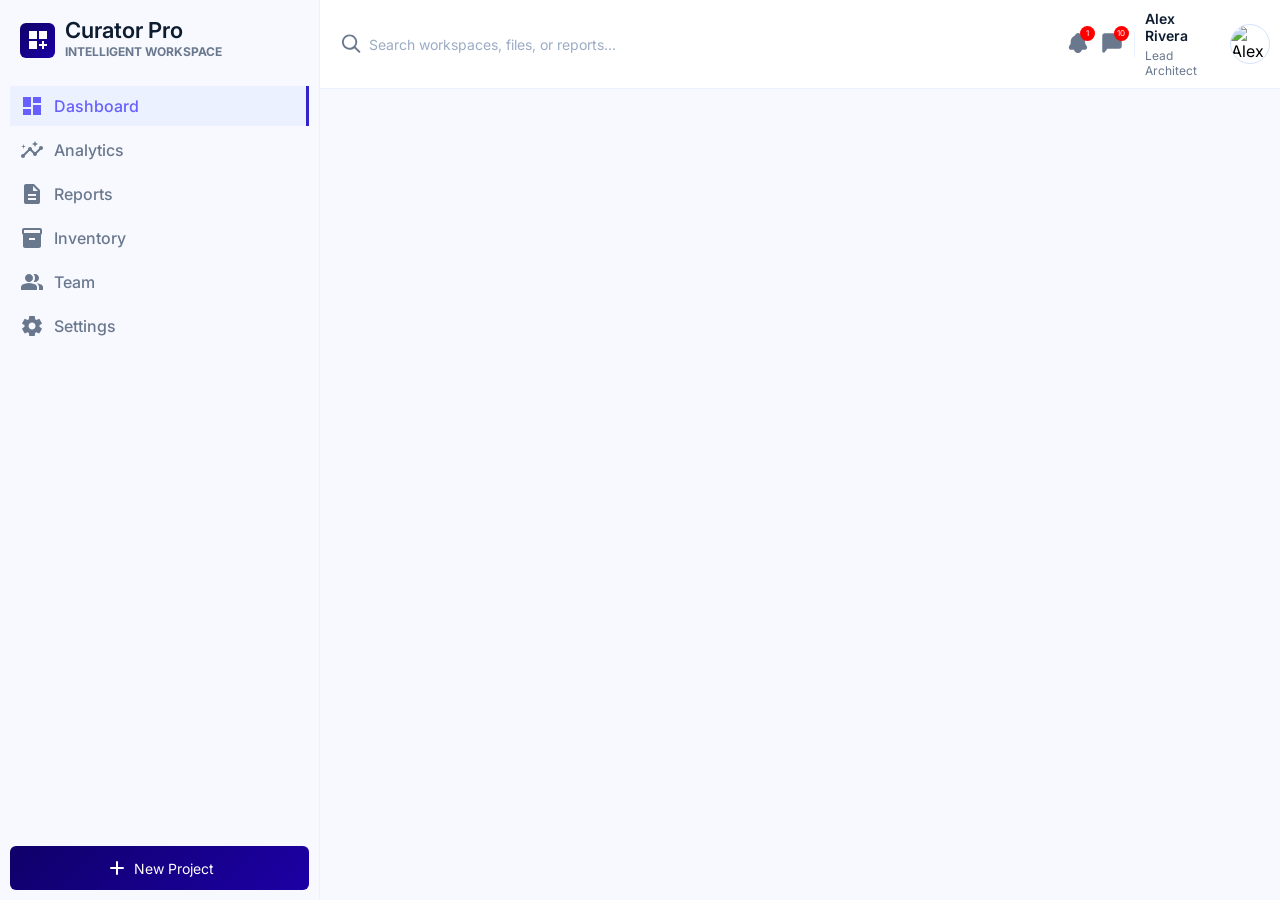
==== index.html @ c58c8c4c "setup and initialize dashboard project" ====
<!DOCTYPE html>
<html lang="en">
  <head>
    <meta charset="UTF-8" />
    <meta name="viewport" content="width=device-width, initial-scale=1.0" />
    <title>Modern Dashboard Overview</title>
    <link rel="stylesheet" href="index.css" />
  </head>
  <body>
    <div class="root_container">
      <aside>
        <div class="aside_header">
          <div class="tonal-gradient">
            <svg xmlns="http://www.w3.org/2000/svg" width="24" height="24" viewBox="0 0 24 24"><path fill="currentColor" d="M3 3h8v8H3zm10 0h8v8h-8zM3 13h8v8H3zm13 0h2v3h3v2h-3v3h-2v-3h-3v-2h3z" /></svg>
          </div>

          <div>
            <h2>Curator Pro</h2>
            <span>Intelligent Workspace</span>
          </div>
        </div>

        <ul class="nav_items">
          <a href="#">
            <li class="active">
              <!-- <a href="#"> -->
              <svg xmlns="http://www.w3.org/2000/svg" width="24" height="24" viewBox="0 0 24 24"><path fill="currentColor" d="M13 9V3h8v6zM3 13V3h8v10zm10 8V11h8v10zM3 21v-6h8v6z" /></svg>
              <span>Dashboard</span>
              <!-- </a> -->
            </li>
          </a>

          <a href="#">
            <li>
              <!-- prettier-ignore -->
              <svg xmlns="http://www.w3.org/2000/svg" width="24" height="24" viewBox="0 0 24 24"><path fill="currentColor" d="M21 8c-1.45 0-2.26 1.44-1.93 2.51l-3.55 3.56c-.3-.09-.74-.09-1.04 0l-2.55-2.55C12.27 10.45 11.46 9 10 9c-1.45 0-2.27 1.44-1.93 2.52l-4.56 4.55C2.44 15.74 1 16.55 1 18c0 1.1.9 2 2 2c1.45 0 2.26-1.44 1.93-2.51l4.55-4.56c.3.09.74.09 1.04 0l2.55 2.55C12.73 16.55 13.54 18 15 18c1.45 0 2.27-1.44 1.93-2.52l3.56-3.55c1.07.33 2.51-.48 2.51-1.93c0-1.1-.9-2-2-2"/><path fill="currentColor" d="m15 9l.94-2.07L18 6l-2.06-.93L15 3l-.92 2.07L12 6l2.08.93zM3.5 11L4 9l2-.5L4 8l-.5-2L3 8l-2 .5L3 9z"/></svg>
              <span>Analytics</span>
            </li>
          </a>

          <a href="#">
            <li>
              <svg xmlns="http://www.w3.org/2000/svg" width="24" height="24" viewBox="0 0 24 24"><path fill="currentColor" d="M8 18h8v-2H8zm0-4h8v-2H8zm-2 8q-.825 0-1.412-.587T4 20V4q0-.825.588-1.412T6 2h8l6 6v12q0 .825-.587 1.413T18 22zm7-13h5l-5-5z" /></svg>
              <span>Reports</span>
            </li>
          </a>

          <a href="#">
            <li>
              <svg xmlns="http://www.w3.org/2000/svg" width="24" height="24" viewBox="0 0 24 24"><path fill="currentColor" d="M20 2H4c-1 0-2 .9-2 2v3.01c0 .72.43 1.34 1 1.69V20c0 1.1 1.1 2 2 2h14c.9 0 2-.9 2-2V8.7c.57-.35 1-.97 1-1.69V4c0-1.1-1-2-2-2m-5 12H9v-2h6zm5-7H4V4l16-.02z" /></svg>
              <span>Inventory</span>
            </li>
          </a>

          <a href="#">
            <li>
              <svg xmlns="http://www.w3.org/2000/svg" width="24" height="24" viewBox="0 0 24 24"><path fill="currentColor" d="M1 20v-2.8q0-.85.438-1.562T2.6 14.55q1.55-.775 3.15-1.162T9 13t3.25.388t3.15 1.162q.725.375 1.163 1.088T17 17.2V20zm18 0v-3q0-1.1-.612-2.113T16.65 13.15q1.275.15 2.4.513t2.1.887q.9.5 1.375 1.112T23 17v3zM6.175 10.825Q5 9.65 5 8t1.175-2.825T9 4t2.825 1.175T13 8t-1.175 2.825T9 12t-2.825-1.175m11.65 0Q16.65 12 15 12q-.275 0-.7-.062t-.7-.138q.675-.8 1.038-1.775T15 8t-.362-2.025T13.6 4.2q.35-.125.7-.163T15 4q1.65 0 2.825 1.175T19 8t-1.175 2.825" /></svg>
              <span>Team</span>
            </li>
          </a>

          <a href="#">
            <li>
              <svg xmlns="http://www.w3.org/2000/svg" width="24" height="24" viewBox="0 0 24 24"><path fill="currentColor" d="m9.25 22l-.4-3.2q-.325-.125-.612-.3t-.563-.375L4.7 19.375l-2.75-4.75l2.575-1.95Q4.5 12.5 4.5 12.338v-.675q0-.163.025-.338L1.95 9.375l2.75-4.75l2.975 1.25q.275-.2.575-.375t.6-.3l.4-3.2h5.5l.4 3.2q.325.125.613.3t.562.375l2.975-1.25l2.75 4.75l-2.575 1.95q.025.175.025.338v.674q0 .163-.05.338l2.575 1.95l-2.75 4.75l-2.95-1.25q-.275.2-.575.375t-.6.3l-.4 3.2zm2.8-6.5q1.45 0 2.475-1.025T15.55 12t-1.025-2.475T12.05 8.5q-1.475 0-2.488 1.025T8.55 12t1.013 2.475T12.05 15.5" /></svg>
              <span>Settings</span>
            </li>
          </a>
        </ul>

        <footer>
          <button class="tonal-gradient footer-new-project">
            <svg xmlns="http://www.w3.org/2000/svg" width="24" height="24" viewBox="0 0 24 24"><path fill="currentColor" d="M18 12.998h-5v5a1 1 0 0 1-2 0v-5H6a1 1 0 0 1 0-2h5v-5a1 1 0 0 1 2 0v5h5a1 1 0 0 1 0 2" /></svg>
            New Project
          </button>
        </footer>
      </aside>

      <main>
        <header>
          <form>
            <svg xmlns="http://www.w3.org/2000/svg" width="24" height="24" viewBox="0 0 24 24"><path fill="currentColor" d="M18 10c0-4.41-3.59-8-8-8s-8 3.59-8 8s3.59 8 8 8c1.85 0 3.54-.63 4.9-1.69l5.1 5.1L21.41 20l-5.1-5.1A8 8 0 0 0 18 10M4 10c0-3.31 2.69-6 6-6s6 2.69 6 6s-2.69 6-6 6s-6-2.69-6-6" /></svg>
            <input type="text" placeholder="Search workspaces, files, or reports..." />
          </form>

          <div class="header_user_info">
            <div class="header_actions">
              <button>
                <svg xmlns="http://www.w3.org/2000/svg" width="24" height="24" viewBox="0 0 24 24"><path fill="currentColor" d="M21.161 16.656a2.26 2.26 0 0 1-.41 1.088a2.27 2.27 0 0 1-1.89 1h-2.94a4.4 4.4 0 0 1-.23.788a4 4 0 0 1-2.18 2.178c-.495.2-1.026.298-1.56.29h-.08a3.9 3.9 0 0 1-1.44-.29a3.75 3.75 0 0 1-1.32-.87a3.85 3.85 0 0 1-.87-1.308a4.4 4.4 0 0 1-.23-.789h-2.82a2.24 2.24 0 0 1-1.94-.849a2.78 2.78 0 0 1-.26-2.367a6.7 6.7 0 0 1 .88-1.618a3.83 3.83 0 0 0 .82-1.768c0-2.886 0-3.865 1.58-5.743a5.7 5.7 0 0 1 1.9-1.478l.78-.38a.4.4 0 0 0 .1-.09a.3.3 0 0 0 .06-.13a3 3 0 0 1 1.905-2.142a3 3 0 0 1 2.835.434a2.72 2.72 0 0 1 1 1.758v.1a.35.35 0 0 0 .11.1l.72.35c.73.35 1.378.85 1.9 1.468c1.58 1.888 1.58 2.867 1.58 5.753c.134.69.44 1.336.89 1.878c.36.481.652 1.009.87 1.568c.164.332.247.698.24 1.069" /></svg>
                <span>1</span>
              </button>

              <button>
                <svg xmlns="http://www.w3.org/2000/svg" width="24" height="24" viewBox="0 0 24 24"><path fill="currentColor" fill-rule="evenodd" d="M2.25 5A2.75 2.75 0 0 1 5 2.25h14A2.75 2.75 0 0 1 21.75 5v10A2.75 2.75 0 0 1 19 17.75H7.961c-.38 0-.739.173-.976.47l-2.33 2.913c-.798.996-2.405.433-2.405-.843z" clip-rule="evenodd" /></svg>
                <span>10</span>
              </button>
            </div>

            <span></span>

            <div class="header_user_profile">
              <div class="profile_info">
                <h3>Alex Rivera</h3>
                <p>Lead Architect</p>
              </div>

              <div class="profile_picture">
                <img src="https://plus.unsplash.com/premium_photo-1671656349322-41de944d259b?w=900&auto=format&fit=crop&q=60&ixlib=rb-4.1.0&ixid=M3wxMjA3fDB8MHxzZWFyY2h8MXx8bWFufGVufDB8fDB8fHww" alt="Alex Rivera" />
              </div>
            </div>
          </div>
        </header>
      </main>
    </div>
  </body>
</html>
---- index.css ----
@import url("https://fonts.googleapis.com/css2?family=Inter:ital,opsz,wght@0,14..32,100..900;1,14..32,100..900&display=swap");

:root {
  --cp-dark: #000000;
  --cp-white: #ffffff;
  --cp-background: #f8f9ff;
  --cp-danger: red;

  /* Primary Color Scheme */
  --cp-primary: #4f46e5;
  --cp-primary-950: #0f0069;
  --cp-primary-900: #1d00a5;
  --cp-primary-800: #3323cc;
  --cp-primary-700: #4d44e3;
  --cp-primary-600: #6760fd;
  --cp-primary-500: #8582ff;
  --cp-primary-400: #a4a1ff;
  --cp-primary-300: #c3c0ff;
  --cp-primary-200: #e2dfff;
  --cp-primary-100: #f2efff;

  /* Secondary Color Scheme */
  --cp-secondary: #334155;
  --cp-secondary-950: #0d1c2f;
  --cp-secondary-900: #233144;
  --cp-secondary-800: #3a485c;
  --cp-secondary-700: #515f74;
  --cp-secondary-600: #6a788e;
  --cp-secondary-500: #8392a9;
  --cp-secondary-400: #9eacc4;
  --cp-secondary-300: #b9c7e0;
  --cp-secondary-200: #d5e3fd;
  --cp-secondary-100: #ebf1ff;

  /* Tertiary Color Scheme */
  --cp-tertiary: #0d9488;
  --cp-tertiary-950: #00201d;
  --cp-tertiary-900: #003732;
  --cp-tertiary-800: #005049;
  --cp-tertiary-700: #006a61;
  --cp-tertiary-600: #00867b;
  --cp-tertiary-500: #29a195;
  --cp-tertiary-400: #4cbcaf;
  --cp-tertiary-300: #6bd8cb;
  --cp-tertiary-200: #89f5e7;
  --cp-tertiary-100: #b3fff3;

  /* Neutral Color Scheme */
  --cp-neutral: #64748b;
  --cp-neutral-950: #0b1c30;
  --cp-neutral-900: #213145;
  --cp-neutral-800: #38485d;
  --cp-neutral-700: #505f76;
  --cp-neutral-600: #68788f;
  --cp-neutral-500: #8292aa;
  --cp-neutral-400: #9cacc5;
  --cp-neutral-300: #b7c8e1;
  --cp-neutral-200: #d3e4fe;
  --cp-neutral-100: #eaf1ff;

  --radius-sm: 4px;
  --radius-md: 6px;
  --radius-lg: 8px;
  --radius-xl: 10px;
  --radius-full: 50%;

  --padding-round: 10px;
}

* {
  margin: 0;
  padding: 0;
  box-sizing: border-box;

  list-style-type: none;
  text-decoration: none;
  border: none;
  background: none;
  outline: none;

  font-family: "Inter", sans-serif;
}

svg {
  color: var(--cp-white);
}

/* html {
  color: var(--cp-white);
} */

body {
  background-color: var(--cp-background);
}

.tonal-gradient {
  background: linear-gradient(135deg, var(--cp-primary-950) 0%, var(--cp-primary-900) 100%);
}

.root_container {
  height: 100vh;

  display: flex;
}

aside {
  width: 20rem;
  min-width: 20rem;
  height: 100vh;
  padding: var(--padding-round);

  display: flex;
  flex-direction: column;
  gap: 1rem;

  border-right: 1px solid var(--cp-secondary-100);
}

.aside_header {
  display: flex;
  align-items: center;
  gap: var(--padding-round);

  padding: 10px;
}

.aside_header .tonal-gradient {
  width: 35px;
  height: 35px;
  border-radius: var(--radius-md);

  display: flex;
  justify-content: center;
  align-items: center;
}

.aside_header h2 {
  font-size: 22px;
  font-weight: 600;
  color: var(--cp-secondary-950);

  line-height: 20px;
}

.aside_header span {
  font-size: 12px;
  font-weight: bold;
  color: var(--cp-secondary-600);
  text-transform: uppercase;
}

.footer-new-project {
  width: 100%;

  display: flex;
  align-items: center;
  justify-content: center;
  gap: 5px;

  border-radius: var(--radius-md);
  color: var(--cp-white);
  padding: var(--padding-round);
  font-size: 14px;
}

.nav_items {
  height: 100%;
  overflow-y: auto;
}

.nav_items li {
  display: flex;
  align-items: center;
  gap: 10px;
  padding: 8px 10px;
  color: var(--cp-secondary-600);
  transition: background-color 0.4s ease-in-out;
  margin-bottom: 4px;

  font-weight: 500;
}

.nav_items li svg {
  color: var(--cp-secondary-600);
}

.nav_items li.active,
.nav_items li:hover {
  background: var(--cp-secondary-100);
  color: var(--cp-primary-600);
  border-right: 3px solid var(--cp-primary-800);
}

.nav_items li.active svg,
.nav_items li:hover svg {
  color: var(--cp-primary-600);
}

main {
  /* background: red; */
  width: 100%;
  height: 100%;
}

header {
  display: flex;
  justify-content: space-between;
  align-items: center;
  gap: 10px;

  background: var(--cp-white);
  border-bottom: 1px solid var(--cp-secondary-100);
  padding: var(--padding-round);
}

header form {
  padding: var(--padding-round);
  border-radius: var(--radius-md);

  display: flex;
  align-items: center;
  gap: 6px;

  width: 80%;
}

header form input {
  width: 100%;
  font-size: 14px;
}

header form input::placeholder {
  color: var(--cp-neutral-400);
}

.header_user_info {
  display: flex;
  align-items: center;
  gap: 10px;
}

.header_user_info .header_actions {
  display: flex;
  align-items: center;
  gap: 10px;
}

.header_user_info .header_actions button {
  position: relative;
}

.header_user_info .header_actions button span {
  position: absolute;
  top: -5px;
  right: -5px;
  width: 15px;
  height: 15px;
  background: var(--cp-danger);
  border-radius: var(--radius-full);
  color: var(--cp-white);

  font-size: 8px;

  display: flex;
  justify-content: center;
  align-items: center;
}

.header_user_info > span {
  height: 25px;
  width: 1px;
  background: var(--cp-secondary-100);
}

.header_user_profile {
  display: flex;
  align-items: center;
  gap: 10px;
}

.header_user_profile .profile_info {
  display: flex;
  flex-direction: column;
  gap: 4px;
}

.header_user_profile .profile_info h3 {
  font-size: 14px;
  font-weight: 600;
  color: var(--cp-secondary-950);
}

.header_user_profile .profile_info p {
  font-size: 12px;
  color: var(--cp-secondary-600);
}

.header_user_profile .profile_picture {
  width: 40px;
  height: 40px;
  border-radius: var(--radius-full);
  border: 1px solid var(--cp-secondary-200);

  display: flex;
  justify-content: center;
  align-items: center;
}

.header_user_profile .profile_picture img {
  width: 100%;
  height: 100%;
  object-fit: cover;
  border-radius: var(--radius-full);
}

header svg {
  color: var(--cp-secondary-600);
}
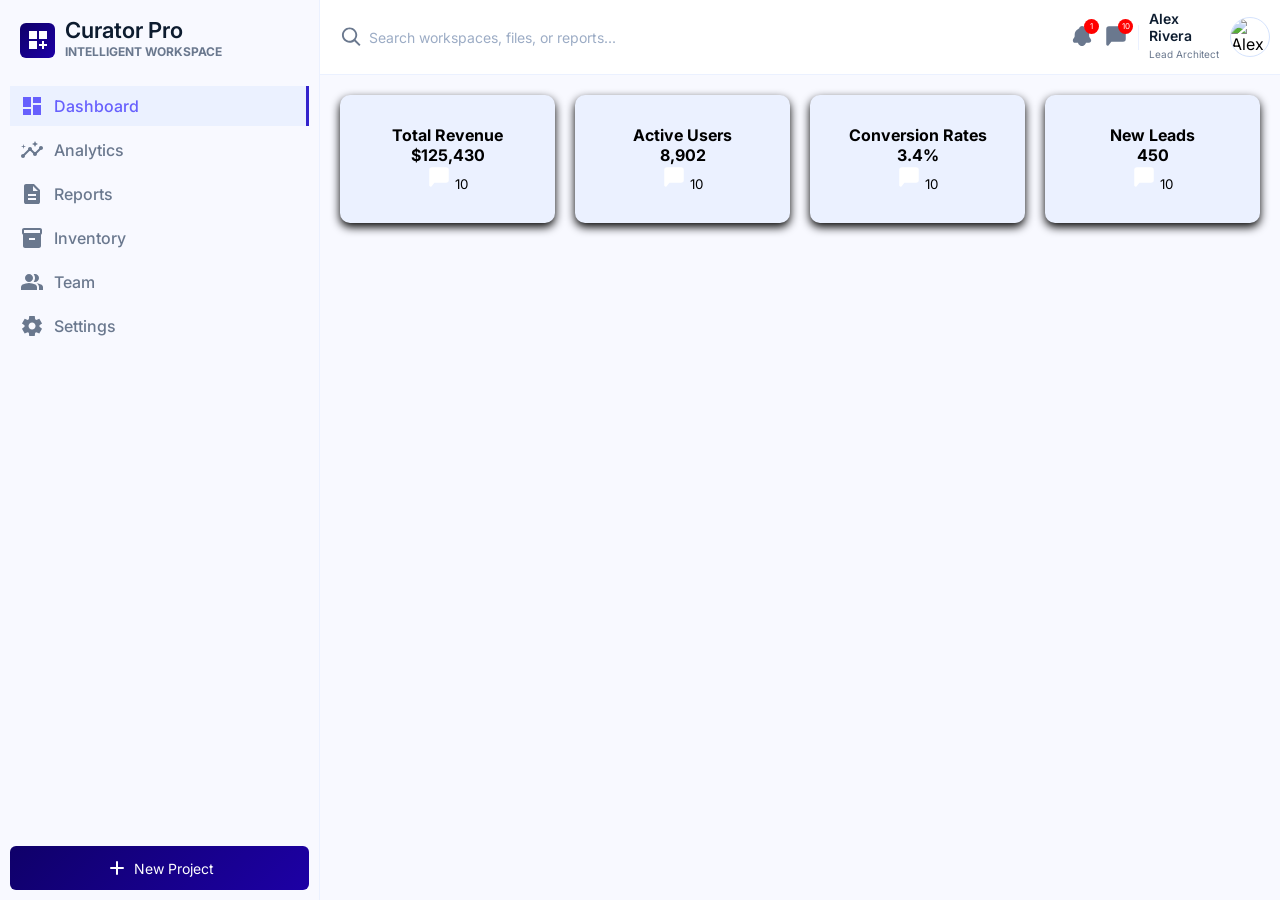
==== commit 52d80af6: "assignment" ====
--- a/index.html
+++ b/index.html
@@ -101,6 +101,9 @@
               <div class="profile_info">
                 <h3>Alex Rivera</h3>
                 <p>Lead Architect</p>
+                <button>
+
+                </button>
               </div>
 
               <div class="profile_picture">
@@ -109,6 +112,42 @@
             </div>
           </div>
         </header>
+        <div class="main_upper_body_boxes">
+
+        <div class="box">
+         <h4>Total Revenue</h4>
+          <p>$125,430</p>
+            <button>
+                <svg xmlns="http://www.w3.org/2000/svg" width="24" height="24" viewBox="0 0 24 24"><path fill="currentColor" fill-rule="evenodd" d="M2.25 5A2.75 2.75 0 0 1 5 2.25h14A2.75 2.75 0 0 1 21.75 5v10A2.75 2.75 0 0 1 19 17.75H7.961c-.38 0-.739.173-.976.47l-2.33 2.913c-.798.996-2.405.433-2.405-.843z" clip-rule="evenodd" /></svg>
+                <span>10</span>
+              </button>
+        </div>
+
+        <div class="box">
+         <h4>Active Users</h4>
+          <p>8,902</p>
+            <button>
+                <svg xmlns="http://www.w3.org/2000/svg" width="24" height="24" viewBox="0 0 24 24"><path fill="currentColor" fill-rule="evenodd" d="M2.25 5A2.75 2.75 0 0 1 5 2.25h14A2.75 2.75 0 0 1 21.75 5v10A2.75 2.75 0 0 1 19 17.75H7.961c-.38 0-.739.173-.976.47l-2.33 2.913c-.798.996-2.405.433-2.405-.843z" clip-rule="evenodd" /></svg>
+                <span>10</span>
+              </button>
+        </div>
+        <div class="box">
+          <h4>Conversion Rates</h4>
+           <p>3.4%</p>
+             <button>
+                <svg xmlns="http://www.w3.org/2000/svg" width="24" height="24" viewBox="0 0 24 24"><path fill="currentColor" fill-rule="evenodd" d="M2.25 5A2.75 2.75 0 0 1 5 2.25h14A2.75 2.75 0 0 1 21.75 5v10A2.75 2.75 0 0 1 19 17.75H7.961c-.38 0-.739.173-.976.47l-2.33 2.913c-.798.996-2.405.433-2.405-.843z" clip-rule="evenodd" /></svg>
+                <span>10</span>
+              </button>
+        </div>
+        <div class="box">
+        <h4>New Leads</h4>
+        <p>450</p>
+          <button>
+                <svg xmlns="http://www.w3.org/2000/svg" width="24" height="24" viewBox="0 0 24 24"><path fill="currentColor" fill-rule="evenodd" d="M2.25 5A2.75 2.75 0 0 1 5 2.25h14A2.75 2.75 0 0 1 21.75 5v10A2.75 2.75 0 0 1 19 17.75H7.961c-.38 0-.739.173-.976.47l-2.33 2.913c-.798.996-2.405.433-2.405-.843z" clip-rule="evenodd" /></svg>
+                <span>10</span>
+              </button>
+        </div>
+        </div>
       </main>
     </div>
   </body>
--- a/index.css
+++ b/index.css
@@ -291,7 +291,7 @@
 }
 
 .header_user_profile .profile_info p {
-  font-size: 12px;
+  font-size: 10px;
   color: var(--cp-secondary-600);
 }
 
@@ -316,3 +316,38 @@
 header svg {
   color: var(--cp-secondary-600);
 }
+
+.main_upper_body_boxes {
+  display: flex;
+  gap: 20px;
+  justify-content: space-between;
+  margin: 20px;
+  width: auto;
+}
+.box {
+  flex: 1;
+  padding: 30px;
+  background: var(--cp-secondary-100);
+  border-radius: 10px;
+  text-align: center;
+  font-weight: bold;
+  box-shadow: 0 4px 10px;
+  
+}
+.box.p{
+  font-weight: bold;
+  justify-content: left;
+}
+.box .button .span {
+  
+  top: 5px;
+  right: 5px;
+  width: 15px;
+  height: 15px;
+  background: var(--cp-danger);
+  border-radius: var(--radius-full);
+  color: var(--cp-white);
+
+  font-size: 8px;
+ 
+}
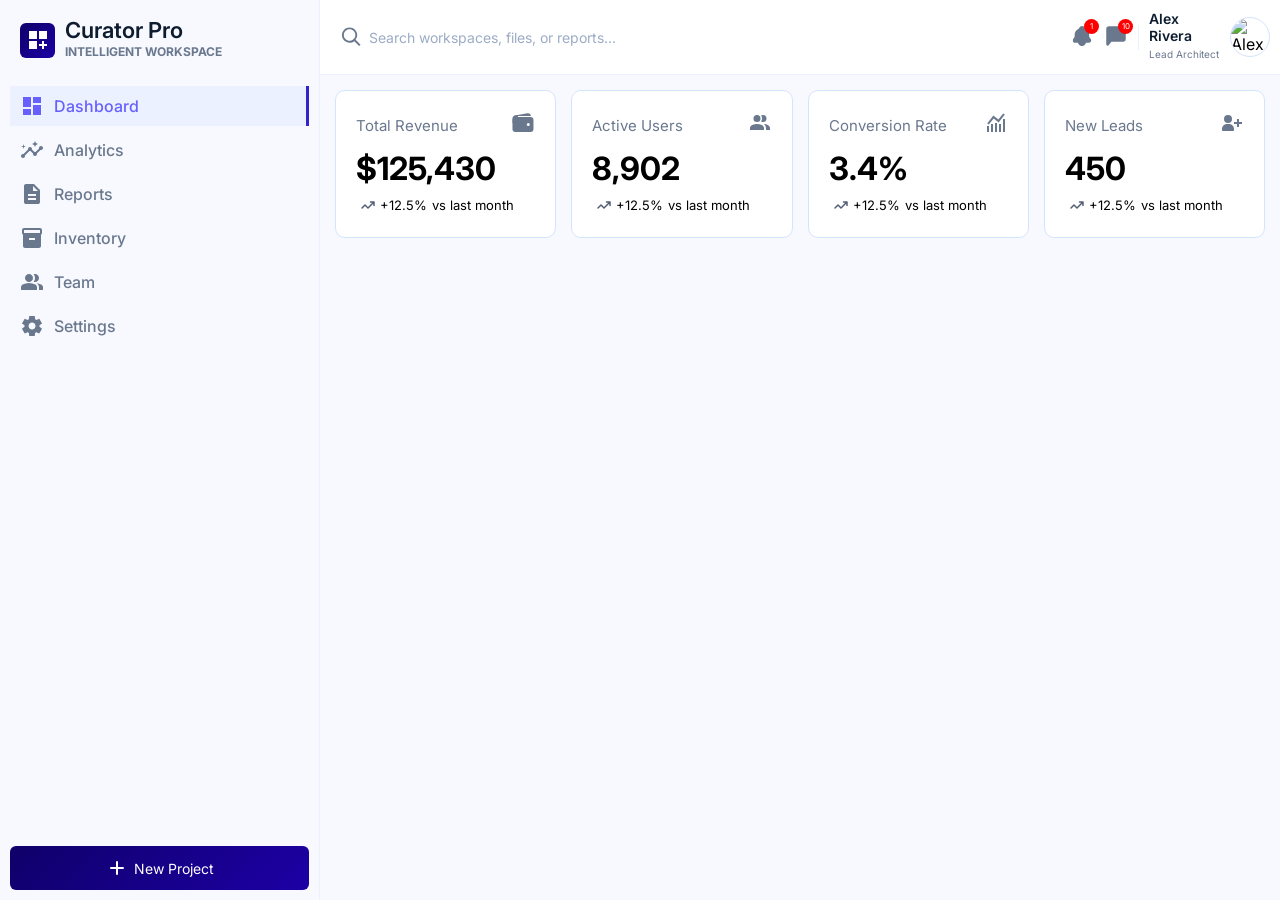
==== commit 3231c85c: "fix main top grid layouts" ====
--- a/index.html
+++ b/index.html
@@ -1,4 +1,4 @@
-<!DOCTYPE html>
+<!doctype html>
 <html lang="en">
   <head>
     <meta charset="UTF-8" />
@@ -101,9 +101,7 @@
               <div class="profile_info">
                 <h3>Alex Rivera</h3>
                 <p>Lead Architect</p>
-                <button>
-
-                </button>
+                <button></button>
               </div>
 
               <div class="profile_picture">
@@ -112,41 +110,100 @@
             </div>
           </div>
         </header>
-        <div class="main_upper_body_boxes">
-
-        <div class="box">
-         <h4>Total Revenue</h4>
-          <p>$125,430</p>
-            <button>
-                <svg xmlns="http://www.w3.org/2000/svg" width="24" height="24" viewBox="0 0 24 24"><path fill="currentColor" fill-rule="evenodd" d="M2.25 5A2.75 2.75 0 0 1 5 2.25h14A2.75 2.75 0 0 1 21.75 5v10A2.75 2.75 0 0 1 19 17.75H7.961c-.38 0-.739.173-.976.47l-2.33 2.913c-.798.996-2.405.433-2.405-.843z" clip-rule="evenodd" /></svg>
-                <span>10</span>
-              </button>
-        </div>
-
-        <div class="box">
-         <h4>Active Users</h4>
-          <p>8,902</p>
-            <button>
-                <svg xmlns="http://www.w3.org/2000/svg" width="24" height="24" viewBox="0 0 24 24"><path fill="currentColor" fill-rule="evenodd" d="M2.25 5A2.75 2.75 0 0 1 5 2.25h14A2.75 2.75 0 0 1 21.75 5v10A2.75 2.75 0 0 1 19 17.75H7.961c-.38 0-.739.173-.976.47l-2.33 2.913c-.798.996-2.405.433-2.405-.843z" clip-rule="evenodd" /></svg>
-                <span>10</span>
-              </button>
-        </div>
-        <div class="box">
-          <h4>Conversion Rates</h4>
-           <p>3.4%</p>
-             <button>
-                <svg xmlns="http://www.w3.org/2000/svg" width="24" height="24" viewBox="0 0 24 24"><path fill="currentColor" fill-rule="evenodd" d="M2.25 5A2.75 2.75 0 0 1 5 2.25h14A2.75 2.75 0 0 1 21.75 5v10A2.75 2.75 0 0 1 19 17.75H7.961c-.38 0-.739.173-.976.47l-2.33 2.913c-.798.996-2.405.433-2.405-.843z" clip-rule="evenodd" /></svg>
-                <span>10</span>
-              </button>
-        </div>
-        <div class="box">
-        <h4>New Leads</h4>
-        <p>450</p>
-          <button>
-                <svg xmlns="http://www.w3.org/2000/svg" width="24" height="24" viewBox="0 0 24 24"><path fill="currentColor" fill-rule="evenodd" d="M2.25 5A2.75 2.75 0 0 1 5 2.25h14A2.75 2.75 0 0 1 21.75 5v10A2.75 2.75 0 0 1 19 17.75H7.961c-.38 0-.739.173-.976.47l-2.33 2.913c-.798.996-2.405.433-2.405-.843z" clip-rule="evenodd" /></svg>
-                <span>10</span>
-              </button>
-        </div>
+
+        <div class="main_parent_container">
+          <!-- Top Grid Containers -->
+          <div class="main_upper_body_boxes">
+            <!-- Grid Box Item 1 -->
+            <div class="grid_box_item">
+              <div class="grid_box_item_header">
+                <h4>Total Revenue</h4>
+
+                <span>
+                  <!-- prettier-ignore -->
+                  <svg xmlns="http://www.w3.org/2000/svg" width="24" height="24" viewBox="0 0 512 512"><path fill="currentColor" d="M95.5 104h320a88 88 0 0 1 11.18.71a66 66 0 0 0-77.51-55.56L86 94.08h-.3a66 66 0 0 0-41.07 26.13A87.57 87.57 0 0 1 95.5 104m320 24h-320a64.07 64.07 0 0 0-64 64v192a64.07 64.07 0 0 0 64 64h320a64.07 64.07 0 0 0 64-64V192a64.07 64.07 0 0 0-64-64M368 320a32 32 0 1 1 32-32a32 32 0 0 1-32 32" /><path fill="currentColor" d="M32 259.5V160c0-21.67 12-58 53.65-65.87C121 87.5 156 87.5 156 87.5s23 16 4 16s-18.5 24.5 0 24.5s0 23.5 0 23.5L85.5 236Z" /></svg>
+                </span>
+              </div>
+
+              <h1>$125,430</h1>
+
+              <p class="grid_box_item_trend">
+                <span>
+                  <svg xmlns="http://www.w3.org/2000/svg" width="24" height="24" viewBox="0 0 24 24"><path fill="currentColor" d="M13.75 9a.75.75 0 0 1 .75-.75H18a.75.75 0 0 1 .75.75v3.5a.75.75 0 0 1-1.5 0v-1.69l-4.72 4.72a.75.75 0 0 1-1.06 0L9 13.06l-2.47 2.47a.75.75 0 0 1-1.06-1.06l3-3a.75.75 0 0 1 1.06 0L12 13.94l4.19-4.19H14.5a.75.75 0 0 1-.75-.75" /></svg>
+                  +12.5%
+                </span>
+                vs last month
+              </p>
+            </div>
+
+            <!-- Grid Box Item 2 -->
+            <div class="grid_box_item">
+              <div class="grid_box_item_header">
+                <h4>Active Users</h4>
+
+                <span>
+                  <svg xmlns="http://www.w3.org/2000/svg" width="24" height="24" viewBox="0 0 24 24"><path fill="currentColor" d="M16 17v2H2v-2s0-4 7-4s7 4 7 4m-3.5-9.5A3.5 3.5 0 1 0 9 11a3.5 3.5 0 0 0 3.5-3.5m3.44 5.5A5.32 5.32 0 0 1 18 17v2h4v-2s0-3.63-6.06-4M15 4a3.4 3.4 0 0 0-1.93.59a5 5 0 0 1 0 5.82A3.4 3.4 0 0 0 15 11a3.5 3.5 0 0 0 0-7" /></svg>
+                </span>
+              </div>
+
+              <h1>8,902</h1>
+
+              <p class="grid_box_item_trend">
+                <span>
+                  <svg xmlns="http://www.w3.org/2000/svg" width="24" height="24" viewBox="0 0 24 24"><path fill="currentColor" d="M13.75 9a.75.75 0 0 1 .75-.75H18a.75.75 0 0 1 .75.75v3.5a.75.75 0 0 1-1.5 0v-1.69l-4.72 4.72a.75.75 0 0 1-1.06 0L9 13.06l-2.47 2.47a.75.75 0 0 1-1.06-1.06l3-3a.75.75 0 0 1 1.06 0L12 13.94l4.19-4.19H14.5a.75.75 0 0 1-.75-.75" /></svg>
+                  +12.5%
+                </span>
+                vs last month
+              </p>
+            </div>
+
+            <!-- Grid Box Item 3 -->
+            <div class="grid_box_item">
+              <div class="grid_box_item_header">
+                <h4>Conversion Rate</h4>
+
+                <span>
+                  <!-- prettier-ignore -->
+                  <svg xmlns="http://www.w3.org/2000/svg" width="24" height="24" viewBox="0 0 24 24"><path fill="currentColor" d="M3 15h2v6H3zm4-2h2v8H7zm4-1h2v9h-2zm4 1h2v8h-2zm4-5h2v13h-2z"/><path fill="currentColor" d="m19.21 2.38l-4.87 6.21l-5-4l-6.13 7.79l1.58 1.24l4.87-6.21l5 4l6.13-7.79z"/></svg>
+                </span>
+              </div>
+
+              <h1>3.4%</h1>
+
+              <p class="grid_box_item_trend">
+                <span>
+                  <svg xmlns="http://www.w3.org/2000/svg" width="24" height="24" viewBox="0 0 24 24"><path fill="currentColor" d="M13.75 9a.75.75 0 0 1 .75-.75H18a.75.75 0 0 1 .75.75v3.5a.75.75 0 0 1-1.5 0v-1.69l-4.72 4.72a.75.75 0 0 1-1.06 0L9 13.06l-2.47 2.47a.75.75 0 0 1-1.06-1.06l3-3a.75.75 0 0 1 1.06 0L12 13.94l4.19-4.19H14.5a.75.75 0 0 1-.75-.75" /></svg>
+                  +12.5%
+                </span>
+                vs last month
+              </p>
+            </div>
+
+            <!-- Grid Box Item 4 -->
+            <div class="grid_box_item">
+              <div class="grid_box_item_header">
+                <h4>New Leads</h4>
+
+                <span>
+                  <svg xmlns="http://www.w3.org/2000/svg" width="24" height="24" viewBox="0 0 24 24"><path fill="currentColor" d="M22 11h-3V8h-2v3h-3v2h3v3h2v-3h3zM8 4a4 4 0 1 0 0 8a4 4 0 1 0 0-8M3 20h10c.55 0 1-.45 1-1v-1c0-2.76-2.24-5-5-5H7c-2.76 0-5 2.24-5 5v1c0 .55.45 1 1 1" /></svg>
+                </span>
+              </div>
+
+              <h1>450</h1>
+
+              <p class="grid_box_item_trend">
+                <span>
+                  <svg xmlns="http://www.w3.org/2000/svg" width="24" height="24" viewBox="0 0 24 24"><path fill="currentColor" d="M13.75 9a.75.75 0 0 1 .75-.75H18a.75.75 0 0 1 .75.75v3.5a.75.75 0 0 1-1.5 0v-1.69l-4.72 4.72a.75.75 0 0 1-1.06 0L9 13.06l-2.47 2.47a.75.75 0 0 1-1.06-1.06l3-3a.75.75 0 0 1 1.06 0L12 13.94l4.19-4.19H14.5a.75.75 0 0 1-.75-.75" /></svg>
+                  +12.5%
+                </span>
+                vs last month
+              </p>
+            </div>
+          </div>
+
+          <!--  -->
+
+          <!--  -->
         </div>
       </main>
     </div>
--- a/index.css
+++ b/index.css
@@ -317,37 +317,58 @@
   color: var(--cp-secondary-600);
 }
 
+.main_parent_container {
+  padding: 15px;
+}
+
 .main_upper_body_boxes {
   display: flex;
-  gap: 20px;
+  gap: 15px;
+}
+
+.grid_box_item {
+  flex: 1;
+  padding: 20px;
+  background: var(--cp-white);
+  border-radius: 10px;
+
+  border: 1px solid var(--cp-neutral-200);
+}
+
+.grid_box_item_header {
+  display: flex;
+  align-items: center;
   justify-content: space-between;
-  margin: 20px;
-  width: auto;
-}
-.box {
-  flex: 1;
-  padding: 30px;
-  background: var(--cp-secondary-100);
-  border-radius: 10px;
-  text-align: center;
-  font-weight: bold;
-  box-shadow: 0 4px 10px;
-  
-}
-.box.p{
-  font-weight: bold;
-  justify-content: left;
-}
-.box .button .span {
-  
-  top: 5px;
-  right: 5px;
-  width: 15px;
-  height: 15px;
-  background: var(--cp-danger);
-  border-radius: var(--radius-full);
-  color: var(--cp-white);
-
-  font-size: 8px;
- 
-}+  font-size: 15px;
+  font-weight: 400;
+  color: var(--cp-secondary-600);
+
+  padding-bottom: 10px;
+}
+
+.grid_box_item_header h4 {
+  font-size: 15px;
+  font-weight: 400;
+}
+
+.grid_box_item_header svg {
+  color: var(--cp-secondary-600);
+}
+
+.grid_box_item_trend {
+  font-size: 13px;
+  padding-top: 5px;
+
+  display: flex;
+  align-items: center;
+  gap: 5px;
+}
+
+.grid_box_item_trend svg {
+  color: var(--cp-secondary-700);
+}
+
+.grid_box_item_trend span {
+  display: flex;
+  align-items: center;
+}
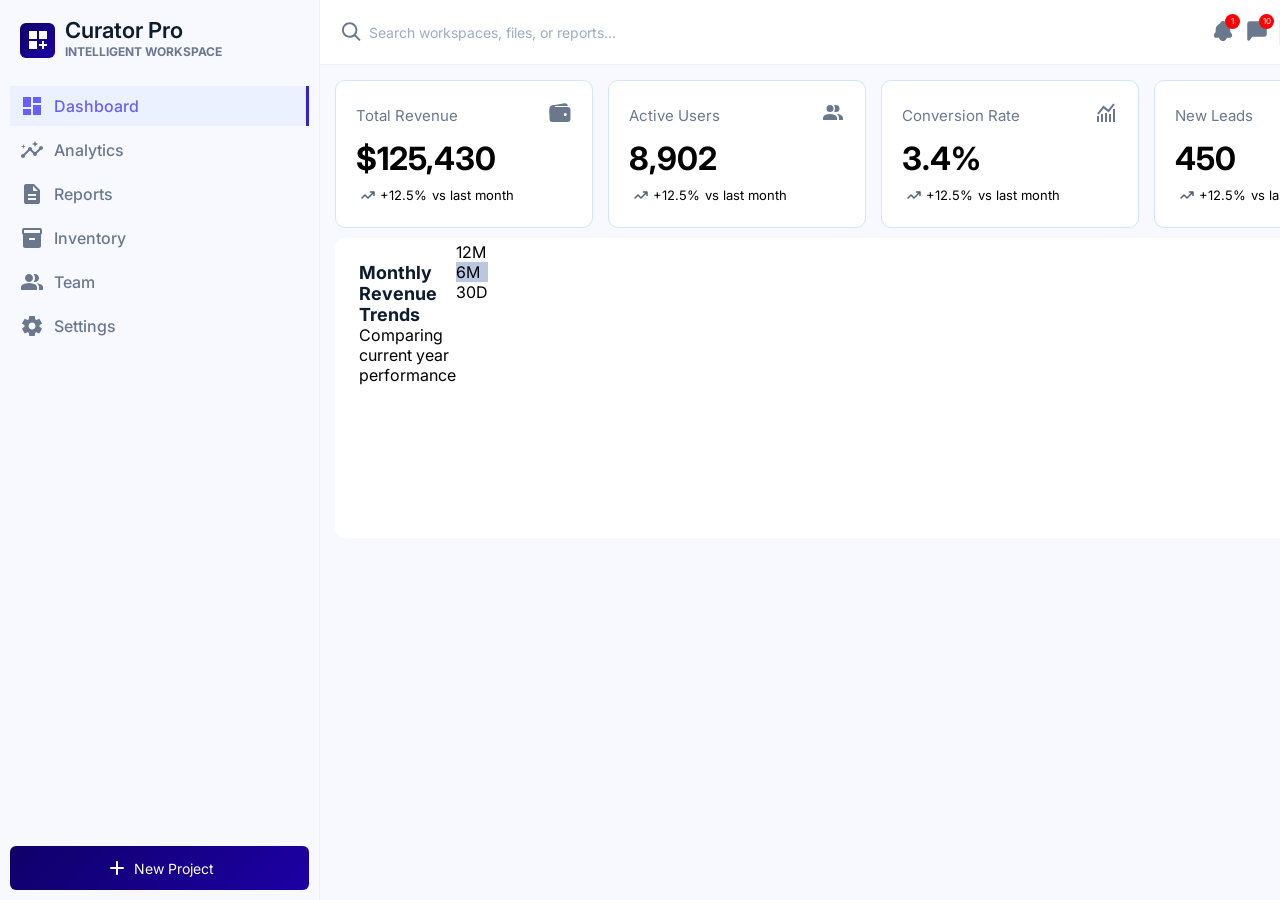
==== commit 4215d79a: "assignment2" ====
--- a/index.html
+++ b/index.html
@@ -5,6 +5,31 @@
     <meta name="viewport" content="width=device-width, initial-scale=1.0" />
     <title>Modern Dashboard Overview</title>
     <link rel="stylesheet" href="index.css" />
+     <script type="text/javascript" src="https://www.gstatic.com/charts/loader.js"></script>
+    <script type="text/javascript">
+      google.charts.load('current', {'packages':['corechart']});
+      google.charts.setOnLoadCallback(drawChart);
+
+      function drawChart() {
+        var data = google.visualization.arrayToDataTable([
+          ['Year', 'Sales', 'Expenses'],
+          ['2004',  1000,      400],
+          ['2005',  1170,      460],
+          ['2006',  660,       1120],
+          ['2007',  1030,      540]
+        ]);
+
+        var options = {
+          title: 'Company Performance',
+          curveType: 'function',
+          legend: { position: 'bottom' }
+        };
+
+        var chart = new google.visualization.LineChart(document.getElementById('curve_chart'));
+
+        chart.draw(data, options);
+      }
+    </script>
   </head>
   <body>
     <div class="root_container">
@@ -201,8 +226,21 @@
             </div>
           </div>
 
-          <!--  -->
-
+          <!--central main body  -->
+          <div class="central_main_body_header">
+            <div class="central_main_body_header_side_left">
+              <h4>Monthly Revenue Trends</h4>
+              <p>Comparing current year performance</p>
+            </div>
+            <div class="central_main_body_header_side_right">
+              <span> 12M    6M    30D</span>
+            </div>
+            <div class="central_main_body_chart">
+                  <div id="curve_chart" style="width: 900px; height: 500px"></div>
+
+            </div>
+          </div>
+          <div class="central_main_body_chart"></div>
           <!--  -->
         </div>
       </main>
--- a/index.css
+++ b/index.css
@@ -372,3 +372,34 @@
   display: flex;
   align-items: center;
 }
+.central_main_body_header {
+  display: flex;
+  justify-content: space-between;
+ padding: 24px;
+  background: var(--cp-white);
+  border-radius: 10px;
+  margin-top: 10px;
+  height: 300px;
+  width: 100%;
+}
+
+.central_main_body_header_side_left .p {
+   color: var(--cp-secondary-600);
+    font-size: 13px;
+}
+
+.central_main_body_header_side_left h4 {
+  font-size: 18px;
+  color: var(--cp-secondary-950);
+}
+.central_main_body_header_side_right {
+  display: flex;
+  align-items: center;
+  gap: 10px;
+  background-color: var(--cp-secondary-300);
+  height: 20px;
+  border-radius: var(--cp-neutral-500);
+} 
+.central_main_body_header_side_right  .span {
+
+}
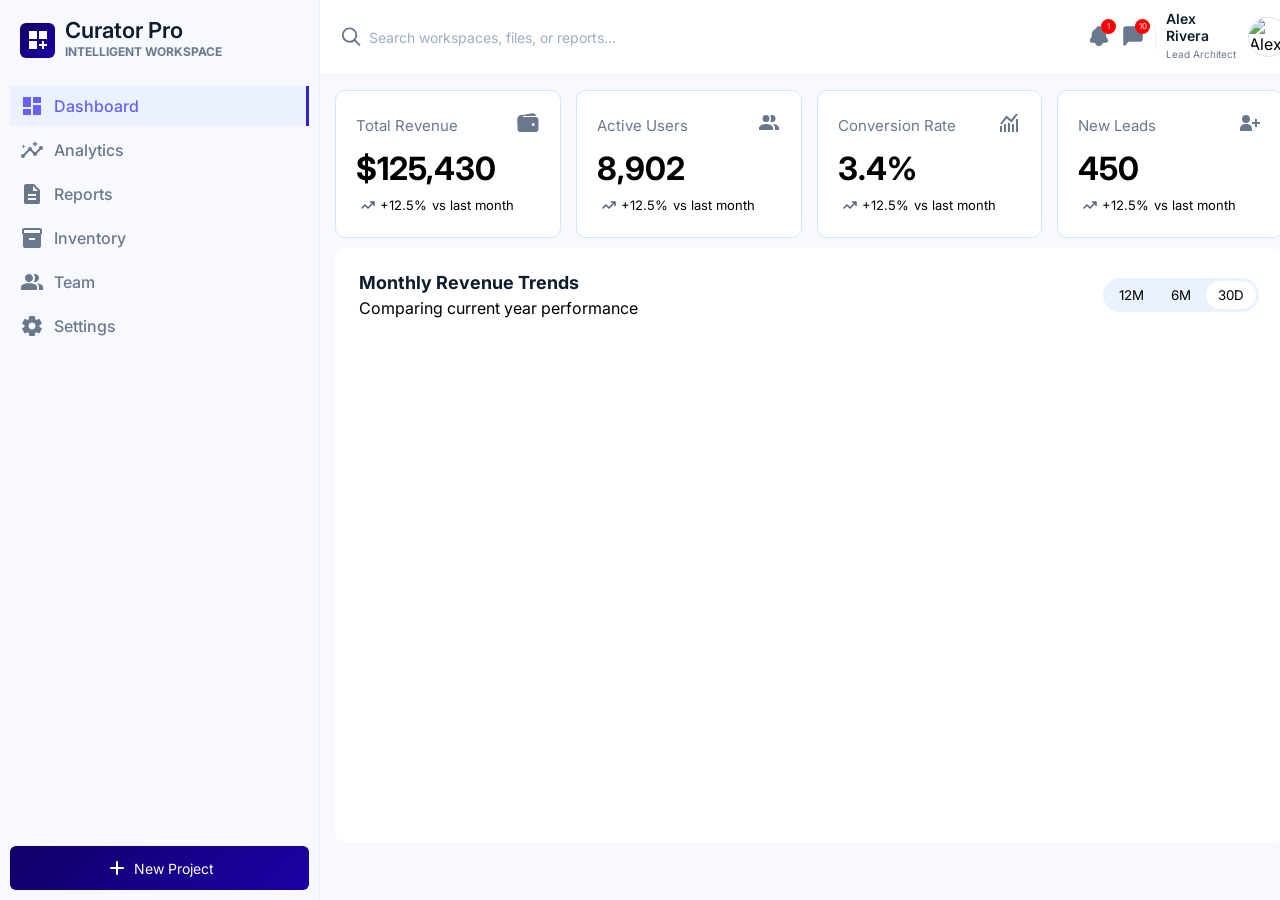
==== commit 9ef30750: "updates" ====
--- a/index.html
+++ b/index.html
@@ -5,27 +5,28 @@
     <meta name="viewport" content="width=device-width, initial-scale=1.0" />
     <title>Modern Dashboard Overview</title>
     <link rel="stylesheet" href="index.css" />
-     <script type="text/javascript" src="https://www.gstatic.com/charts/loader.js"></script>
+
+    <script type="text/javascript" src="https://www.gstatic.com/charts/loader.js"></script>
     <script type="text/javascript">
-      google.charts.load('current', {'packages':['corechart']});
+      google.charts.load("current", { packages: ["corechart"] });
       google.charts.setOnLoadCallback(drawChart);
 
       function drawChart() {
         var data = google.visualization.arrayToDataTable([
-          ['Year', 'Sales', 'Expenses'],
-          ['2004',  1000,      400],
-          ['2005',  1170,      460],
-          ['2006',  660,       1120],
-          ['2007',  1030,      540]
+          ["Year", "Sales", "Expenses"],
+          ["2004", 1000, 400],
+          ["2005", 1170, 460],
+          ["2006", 660, 1120],
+          ["2007", 1030, 540],
         ]);
 
         var options = {
-          title: 'Company Performance',
-          curveType: 'function',
-          legend: { position: 'bottom' }
+          title: "Company Performance",
+          curveType: "function",
+          legend: { position: "bottom" },
         };
 
-        var chart = new google.visualization.LineChart(document.getElementById('curve_chart'));
+        var chart = new google.visualization.LineChart(document.getElementById("curve_chart"));
 
         chart.draw(data, options);
       }
@@ -227,23 +228,45 @@
           </div>
 
           <!--central main body  -->
-          <div class="central_main_body_header">
-            <div class="central_main_body_header_side_left">
-              <h4>Monthly Revenue Trends</h4>
-              <p>Comparing current year performance</p>
-            </div>
-            <div class="central_main_body_header_side_right">
-              <span> 12M    6M    30D</span>
-            </div>
+          <div class="central_main_body">
+            <div class="central_main_body_header">
+              <div class="central_main_body_side_left">
+                <h4>Monthly Revenue Trends</h4>
+                <p>Comparing current year performance</p>
+              </div>
+
+              <div class="central_main_body_side_right">
+                <div class="time_filters">
+                  <button data-position="0">12M</button>
+                  <button data-position="1">6M</button>
+                  <button data-position="2">30D</button>
+                </div>
+
+                <div class="time_filters_sliders">
+                  <span class="slider"></span>
+                </div>
+              </div>
+            </div>
+
             <div class="central_main_body_chart">
-                  <div id="curve_chart" style="width: 900px; height: 500px"></div>
-
-            </div>
-          </div>
-          <div class="central_main_body_chart"></div>
+              <div id="curve_chart" style="width: 900px; height: 500px"></div>
+            </div>
+          </div>
+
           <!--  -->
+          <!-- <div class="central_main_body_chart"></div> -->
         </div>
       </main>
     </div>
+
+    <script>
+      const slider = document.querySelector(".time_filters_sliders .slider");
+      document.querySelectorAll(".time_filters button").forEach((button) => {
+        button.addEventListener("click", () => {
+          const pos = parseInt(button.dataset.position);
+          slider.style.transform = `translateX(calc(${pos} * 50px))`;
+        });
+      });
+    </script>
   </body>
 </html>
--- a/index.css
+++ b/index.css
@@ -372,34 +372,75 @@
   display: flex;
   align-items: center;
 }
-.central_main_body_header {
-  display: flex;
-  justify-content: space-between;
- padding: 24px;
+.central_main_body {
+  padding: 24px;
   background: var(--cp-white);
   border-radius: 10px;
   margin-top: 10px;
-  height: 300px;
-  width: 100%;
-}
-
-.central_main_body_header_side_left .p {
-   color: var(--cp-secondary-600);
-    font-size: 13px;
-}
-
-.central_main_body_header_side_left h4 {
+}
+
+.central_main_body_header {
+  display: flex;
+  justify-content: space-between;
+  align-items: center;
+}
+
+.central_main_body_side_left .p {
+  color: var(--cp-secondary-600);
+  font-size: 13px;
+}
+
+.central_main_body_side_left h4 {
   font-size: 18px;
   color: var(--cp-secondary-950);
-}
-.central_main_body_header_side_right {
-  display: flex;
-  align-items: center;
-  gap: 10px;
-  background-color: var(--cp-secondary-300);
-  height: 20px;
-  border-radius: var(--cp-neutral-500);
-} 
-.central_main_body_header_side_right  .span {
-
-}+  margin-bottom: 5px;
+}
+.central_main_body_side_right {
+  display: flex;
+  align-items: center;
+  background-color: var(--cp-neutral-100);
+  padding: 3px;
+  border-radius: 40px;
+  overflow: hidden;
+  position: relative;
+}
+
+.central_main_body_side_right button {
+  width: 50px;
+  height: 28px;
+  border-radius: 40px;
+
+  cursor: pointer;
+}
+
+.time_filters_sliders {
+  position: absolute;
+  width: 100%;
+  height: 100%;
+
+  display: flex;
+  align-items: center;
+}
+
+.time_filters_sliders .slider {
+  width: 50px;
+  height: 28px;
+  background: var(--cp-white);
+  border-radius: 40px;
+
+  display: block;
+}
+
+.time_filters_sliders .slider {
+  transform: translateX(calc(2 * 50px));
+  transition: transform 0.3s ease;
+}
+
+.time_filters {
+  width: 100%;
+  height: 100%;
+  z-index: 1;
+
+  display: flex;
+  align-items: center;
+}
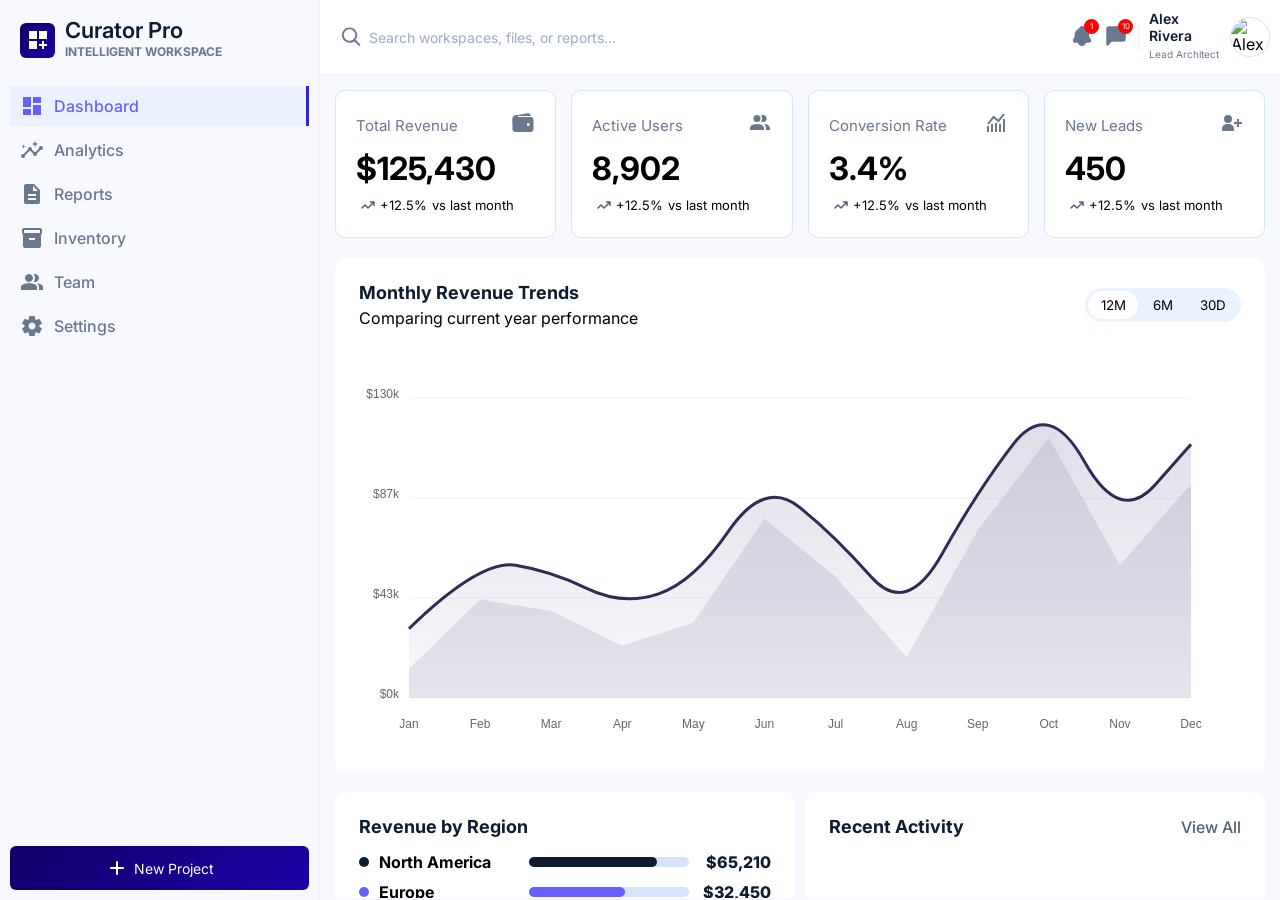
==== commit 8850c94a: "new major updates" ====
--- a/index.html
+++ b/index.html
@@ -5,32 +5,6 @@
     <meta name="viewport" content="width=device-width, initial-scale=1.0" />
     <title>Modern Dashboard Overview</title>
     <link rel="stylesheet" href="index.css" />
-
-    <script type="text/javascript" src="https://www.gstatic.com/charts/loader.js"></script>
-    <script type="text/javascript">
-      google.charts.load("current", { packages: ["corechart"] });
-      google.charts.setOnLoadCallback(drawChart);
-
-      function drawChart() {
-        var data = google.visualization.arrayToDataTable([
-          ["Year", "Sales", "Expenses"],
-          ["2004", 1000, 400],
-          ["2005", 1170, 460],
-          ["2006", 660, 1120],
-          ["2007", 1030, 540],
-        ]);
-
-        var options = {
-          title: "Company Performance",
-          curveType: "function",
-          legend: { position: "bottom" },
-        };
-
-        var chart = new google.visualization.LineChart(document.getElementById("curve_chart"));
-
-        chart.draw(data, options);
-      }
-    </script>
   </head>
   <body>
     <div class="root_container">
@@ -249,17 +223,87 @@
             </div>
 
             <div class="central_main_body_chart">
-              <div id="curve_chart" style="width: 900px; height: 500px"></div>
-            </div>
-          </div>
-
-          <!--  -->
-          <!-- <div class="central_main_body_chart"></div> -->
+              <canvas id="chart" width="2000"></canvas>
+            </div>
+          </div>
+
+          <!-- bottom -->
+          <div class="revenue_recent">
+            <!-- Revenue Region -->
+            <div class="revenue_region">
+              <div class="revenue_recent_header">
+                <h3>Revenue by Region</h3>
+              </div>
+
+              <ul class="revenue_region_items">
+                <li class="revenue_region_item north_america">
+                  <div class="revenue_left_wrapper">
+                    <span class="revenue_color"></span>
+                    <h4 class="revenue_region_name">North America</h4>
+                  </div>
+
+                  <div class="revenue_progress">
+                    <div class="revenue_progress_percentage" style="width: 80%"></div>
+                  </div>
+
+                  <span class="revenue_amount">$65,210</span>
+                </li>
+
+                <li class="revenue_region_item europe">
+                  <div class="revenue_left_wrapper">
+                    <span class="revenue_color"></span>
+                    <h4 class="revenue_region_name">Europe</h4>
+                  </div>
+
+                  <div class="revenue_progress">
+                    <div class="revenue_progress_percentage" style="width: 60%"></div>
+                  </div>
+
+                  <span class="revenue_amount">$32,450</span>
+                </li>
+
+                <li class="revenue_region_item asia">
+                  <div class="revenue_left_wrapper">
+                    <span class="revenue_color"></span>
+                    <h4 class="revenue_region_name">Asia Pacific</h4>
+                  </div>
+
+                  <div class="revenue_progress">
+                    <div class="revenue_progress_percentage" style="width: 40%"></div>
+                  </div>
+
+                  <span class="revenue_amount">$18,200</span>
+                </li>
+
+                <li class="revenue_region_item latin_america">
+                  <div class="revenue_left_wrapper">
+                    <span class="revenue_color"></span>
+                    <h4 class="revenue_region_name">Latin America</h4>
+                  </div>
+
+                  <div class="revenue_progress">
+                    <div class="revenue_progress_percentage" style="width: 10%"></div>
+                  </div>
+
+                  <span class="revenue_amount">$9,570</span>
+                </li>
+              </ul>
+            </div>
+
+            <!-- Recent Activity -->
+            <div class="recent_activity">
+              <div class="revenue_recent_header">
+                <h3>Recent Activity</h3>
+                <button>View All</button>
+              </div>
+            </div>
+          </div>
         </div>
       </main>
     </div>
 
     <script>
+      // SLIDER SCRIPT
       const slider = document.querySelector(".time_filters_sliders .slider");
       document.querySelectorAll(".time_filters button").forEach((button) => {
         button.addEventListener("click", () => {
@@ -267,6 +311,121 @@
           slider.style.transform = `translateX(calc(${pos} * 50px))`;
         });
       });
+
+      // CHART SCRIPT
+      const canvas = document.getElementById("chart");
+      const ctx = canvas.getContext("2d");
+
+      // Set canvas dimensions to match container
+      canvas.width = canvas.offsetWidth;
+      canvas.height = 400;
+
+      const width = canvas.width;
+      const height = canvas.height;
+
+      // Sample data
+      const data = [30, 60, 55, 40, 50, 95, 70, 35, 90, 130, 75, 110];
+
+      // Normalize data
+      const max = Math.max(...data);
+      const padding = 50;
+
+      const stepX = (width - padding * 2) / (data.length - 1);
+
+      // Convert data to points
+      const points = data.map((val, i) => ({
+        x: padding + i * stepX,
+        y: height - padding - (val / max) * (height - padding * 2),
+      }));
+
+      // 🔹 Draw background area (light grey)
+      ctx.beginPath();
+      ctx.moveTo(points[0].x, height - padding);
+
+      points.forEach((p) => {
+        ctx.lineTo(p.x, p.y + 40); // slightly offset for background shape
+      });
+
+      ctx.lineTo(points[points.length - 1].x, height - padding);
+      ctx.closePath();
+
+      ctx.fillStyle = "rgba(100, 100, 150, 0.15)";
+      ctx.fill();
+
+      // 🔹 Smooth line
+      ctx.beginPath();
+      ctx.moveTo(points[0].x, points[0].y);
+
+      for (let i = 1; i < points.length - 1; i++) {
+        const midX = (points[i].x + points[i + 1].x) / 2;
+        const midY = (points[i].y + points[i + 1].y) / 2;
+
+        ctx.quadraticCurveTo(points[i].x, points[i].y, midX, midY);
+      }
+
+      // Last segment
+      ctx.quadraticCurveTo(points[points.length - 1].x, points[points.length - 1].y, points[points.length - 1].x, points[points.length - 1].y);
+
+      // 🔹 Gradient fill under line
+      const gradient = ctx.createLinearGradient(0, 0, 0, height);
+      gradient.addColorStop(0, "rgba(50, 50, 120, 0.2)");
+      gradient.addColorStop(1, "rgba(50, 50, 120, 0)");
+
+      ctx.lineTo(points[points.length - 1].x, height - padding);
+      ctx.lineTo(points[0].x, height - padding);
+      ctx.closePath();
+
+      ctx.fillStyle = gradient;
+      ctx.fill();
+
+      // 🔹 Draw line on top
+      ctx.beginPath();
+      ctx.moveTo(points[0].x, points[0].y);
+
+      for (let i = 1; i < points.length - 1; i++) {
+        const midX = (points[i].x + points[i + 1].x) / 2;
+        const midY = (points[i].y + points[i + 1].y) / 2;
+
+        ctx.quadraticCurveTo(points[i].x, points[i].y, midX, midY);
+      }
+
+      ctx.quadraticCurveTo(points[points.length - 1].x, points[points.length - 1].y, points[points.length - 1].x, points[points.length - 1].y);
+
+      ctx.strokeStyle = "#2c2c54";
+      ctx.lineWidth = 3;
+      ctx.stroke();
+
+      const months = ["Jan", "Feb", "Mar", "Apr", "May", "Jun", "Jul", "Aug", "Sep", "Oct", "Nov", "Dec"];
+
+      ctx.fillStyle = "#666";
+      ctx.font = "12px Arial";
+      ctx.textAlign = "center";
+
+      points.forEach((p, i) => {
+        ctx.fillText(months[i], p.x, height - 20);
+      });
+
+      ctx.textAlign = "right";
+
+      const steps = 3;
+      for (let i = 0; i <= steps; i++) {
+        const value = (max / steps) * i;
+        const y = height - padding - (value / max) * (height - padding * 2);
+
+        ctx.fillText(`$${Math.round(value)}k`, padding - 10, y);
+      }
+
+      ctx.strokeStyle = "rgba(0,0,0,0.05)";
+      ctx.lineWidth = 1;
+
+      for (let i = 0; i <= steps; i++) {
+        const y = height - padding - (i / steps) * (height - padding * 2);
+
+        ctx.beginPath();
+        ctx.moveTo(padding, y);
+        ctx.lineTo(width - padding, y);
+        ctx.stroke();
+      }
     </script>
   </body>
 </html>
--- a/index.css
+++ b/index.css
@@ -319,6 +319,9 @@
 
 .main_parent_container {
   padding: 15px;
+
+  height: calc(100vh - 4.8rem);
+  overflow-y: auto;
 }
 
 .main_upper_body_boxes {
@@ -372,11 +375,12 @@
   display: flex;
   align-items: center;
 }
+
 .central_main_body {
   padding: 24px;
   background: var(--cp-white);
   border-radius: 10px;
-  margin-top: 10px;
+  margin-top: 20px;
 }
 
 .central_main_body_header {
@@ -432,7 +436,7 @@
 }
 
 .time_filters_sliders .slider {
-  transform: translateX(calc(2 * 50px));
+  transform: translateX(calc(0 * 50px));
   transition: transform 0.3s ease;
 }
 
@@ -444,3 +448,115 @@
   display: flex;
   align-items: center;
 }
+
+.central_main_body_chart {
+  margin-top: 20px;
+  width: 100%;
+}
+
+.central_main_body_chart canvas {
+  display: block;
+  max-width: 100%;
+}
+
+.revenue_recent {
+  margin-top: 20px;
+  display: flex;
+  gap: 10px;
+}
+
+.revenue_recent > div {
+  background: var(--cp-white);
+  border-radius: 10px;
+  padding: 24px;
+
+  width: 100%;
+}
+
+.revenue_recent_header {
+  display: flex;
+  align-items: center;
+  justify-content: space-between;
+
+  margin-bottom: 15px;
+}
+
+.revenue_recent_header h3 {
+  color: var(--cp-secondary-950);
+  font-size: 18px;
+}
+
+.revenue_recent_header button {
+  font-size: 16px;
+  font-weight: 500;
+  color: var(--cp-neutral-700);
+}
+
+.revenue_region_item {
+  display: flex;
+  align-items: center;
+  gap: 10px;
+
+  margin-bottom: 10px;
+}
+
+.revenue_left_wrapper {
+  display: flex;
+  align-items: center;
+  gap: 10px;
+
+  width: 150px;
+}
+
+.revenue_color {
+  width: 10px;
+  height: 10px;
+  border-radius: var(--radius-full);
+}
+
+.revenue_region_item.north_america .revenue_color,
+.revenue_region_item.north_america .revenue_progress_percentage {
+  background: var(--cp-secondary-950);
+}
+
+.revenue_region_item.europe .revenue_color,
+.revenue_region_item.europe .revenue_progress_percentage {
+  background: var(--cp-primary-600);
+}
+
+.revenue_region_item.asia .revenue_color,
+.revenue_region_item.asia .revenue_progress_percentage {
+  background: var(--cp-tertiary-400);
+}
+
+.revenue_region_item.latin_america .revenue_color,
+.revenue_region_item.latin_america .revenue_progress_percentage {
+  background: var(--cp-secondary-400);
+}
+
+.revenue_amount {
+  color: var(--cp-secondary-950);
+  font-weight: 800;
+
+  margin-left: auto;
+}
+
+.revenue_progress {
+  width: 10rem;
+  height: 10px;
+  background: var(--cp-secondary-200);
+
+  border-radius: 20px;
+  position: relative;
+
+  margin-left: 10px;
+}
+
+.revenue_progress_percentage {
+  position: absolute;
+  top: 0%;
+  left: 0%;
+  bottom: 0%;
+  border-radius: 20px;
+  background: var(--cp-dark);
+}
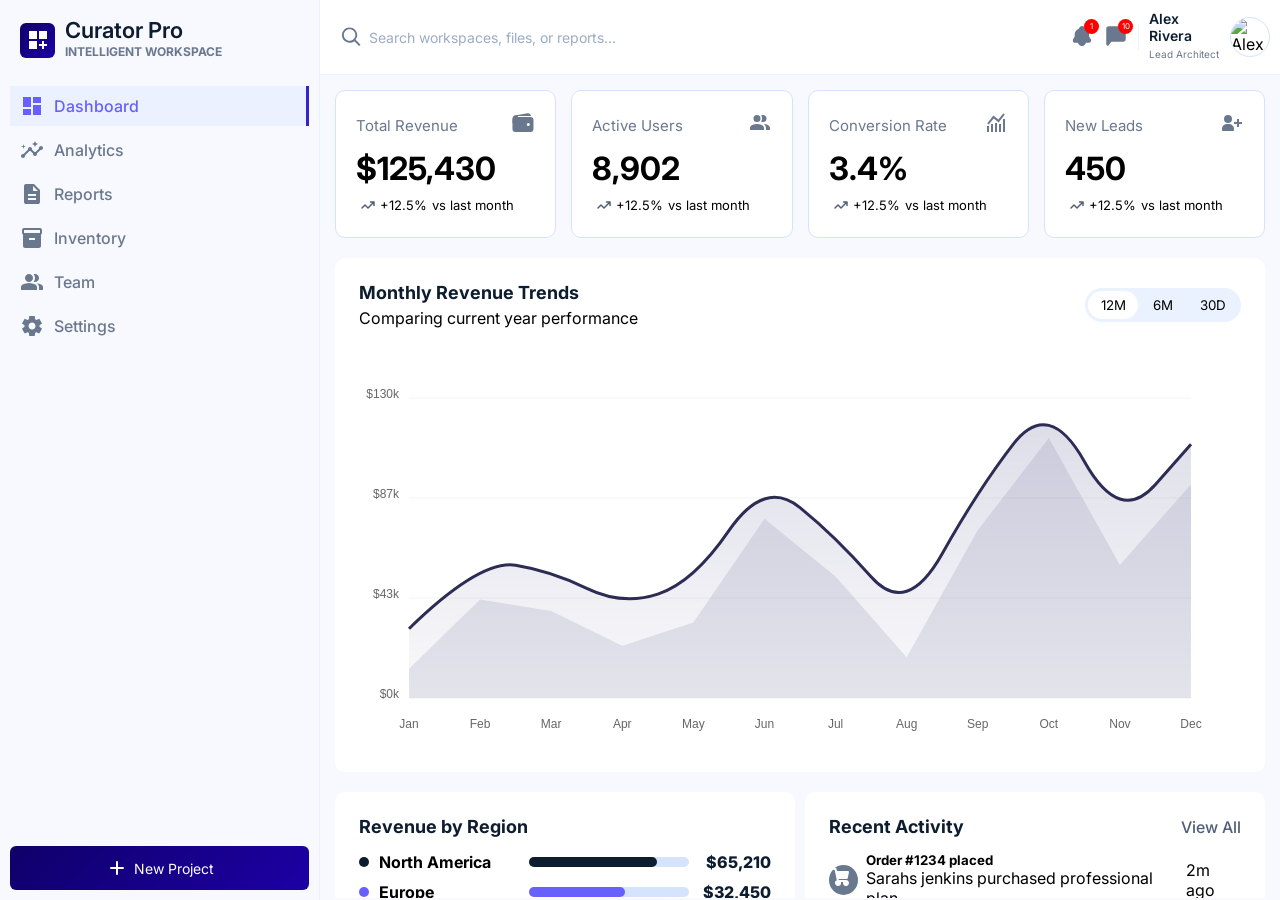
==== commit 9ce185b1: "assignment 3" ====
--- a/index.html
+++ b/index.html
@@ -11,7 +11,17 @@
       <aside>
         <div class="aside_header">
           <div class="tonal-gradient">
-            <svg xmlns="http://www.w3.org/2000/svg" width="24" height="24" viewBox="0 0 24 24"><path fill="currentColor" d="M3 3h8v8H3zm10 0h8v8h-8zM3 13h8v8H3zm13 0h2v3h3v2h-3v3h-2v-3h-3v-2h3z" /></svg>
+            <svg
+              xmlns="http://www.w3.org/2000/svg"
+              width="24"
+              height="24"
+              viewBox="0 0 24 24"
+            >
+              <path
+                fill="currentColor"
+                d="M3 3h8v8H3zm10 0h8v8h-8zM3 13h8v8H3zm13 0h2v3h3v2h-3v3h-2v-3h-3v-2h3z"
+              />
+            </svg>
           </div>
 
           <div>
@@ -24,7 +34,17 @@
           <a href="#">
             <li class="active">
               <!-- <a href="#"> -->
-              <svg xmlns="http://www.w3.org/2000/svg" width="24" height="24" viewBox="0 0 24 24"><path fill="currentColor" d="M13 9V3h8v6zM3 13V3h8v10zm10 8V11h8v10zM3 21v-6h8v6z" /></svg>
+              <svg
+                xmlns="http://www.w3.org/2000/svg"
+                width="24"
+                height="24"
+                viewBox="0 0 24 24"
+              >
+                <path
+                  fill="currentColor"
+                  d="M13 9V3h8v6zM3 13V3h8v10zm10 8V11h8v10zM3 21v-6h8v6z"
+                />
+              </svg>
               <span>Dashboard</span>
               <!-- </a> -->
             </li>
@@ -40,28 +60,68 @@
 
           <a href="#">
             <li>
-              <svg xmlns="http://www.w3.org/2000/svg" width="24" height="24" viewBox="0 0 24 24"><path fill="currentColor" d="M8 18h8v-2H8zm0-4h8v-2H8zm-2 8q-.825 0-1.412-.587T4 20V4q0-.825.588-1.412T6 2h8l6 6v12q0 .825-.587 1.413T18 22zm7-13h5l-5-5z" /></svg>
+              <svg
+                xmlns="http://www.w3.org/2000/svg"
+                width="24"
+                height="24"
+                viewBox="0 0 24 24"
+              >
+                <path
+                  fill="currentColor"
+                  d="M8 18h8v-2H8zm0-4h8v-2H8zm-2 8q-.825 0-1.412-.587T4 20V4q0-.825.588-1.412T6 2h8l6 6v12q0 .825-.587 1.413T18 22zm7-13h5l-5-5z"
+                />
+              </svg>
               <span>Reports</span>
             </li>
           </a>
 
           <a href="#">
             <li>
-              <svg xmlns="http://www.w3.org/2000/svg" width="24" height="24" viewBox="0 0 24 24"><path fill="currentColor" d="M20 2H4c-1 0-2 .9-2 2v3.01c0 .72.43 1.34 1 1.69V20c0 1.1 1.1 2 2 2h14c.9 0 2-.9 2-2V8.7c.57-.35 1-.97 1-1.69V4c0-1.1-1-2-2-2m-5 12H9v-2h6zm5-7H4V4l16-.02z" /></svg>
+              <svg
+                xmlns="http://www.w3.org/2000/svg"
+                width="24"
+                height="24"
+                viewBox="0 0 24 24"
+              >
+                <path
+                  fill="currentColor"
+                  d="M20 2H4c-1 0-2 .9-2 2v3.01c0 .72.43 1.34 1 1.69V20c0 1.1 1.1 2 2 2h14c.9 0 2-.9 2-2V8.7c.57-.35 1-.97 1-1.69V4c0-1.1-1-2-2-2m-5 12H9v-2h6zm5-7H4V4l16-.02z"
+                />
+              </svg>
               <span>Inventory</span>
             </li>
           </a>
 
           <a href="#">
             <li>
-              <svg xmlns="http://www.w3.org/2000/svg" width="24" height="24" viewBox="0 0 24 24"><path fill="currentColor" d="M1 20v-2.8q0-.85.438-1.562T2.6 14.55q1.55-.775 3.15-1.162T9 13t3.25.388t3.15 1.162q.725.375 1.163 1.088T17 17.2V20zm18 0v-3q0-1.1-.612-2.113T16.65 13.15q1.275.15 2.4.513t2.1.887q.9.5 1.375 1.112T23 17v3zM6.175 10.825Q5 9.65 5 8t1.175-2.825T9 4t2.825 1.175T13 8t-1.175 2.825T9 12t-2.825-1.175m11.65 0Q16.65 12 15 12q-.275 0-.7-.062t-.7-.138q.675-.8 1.038-1.775T15 8t-.362-2.025T13.6 4.2q.35-.125.7-.163T15 4q1.65 0 2.825 1.175T19 8t-1.175 2.825" /></svg>
+              <svg
+                xmlns="http://www.w3.org/2000/svg"
+                width="24"
+                height="24"
+                viewBox="0 0 24 24"
+              >
+                <path
+                  fill="currentColor"
+                  d="M1 20v-2.8q0-.85.438-1.562T2.6 14.55q1.55-.775 3.15-1.162T9 13t3.25.388t3.15 1.162q.725.375 1.163 1.088T17 17.2V20zm18 0v-3q0-1.1-.612-2.113T16.65 13.15q1.275.15 2.4.513t2.1.887q.9.5 1.375 1.112T23 17v3zM6.175 10.825Q5 9.65 5 8t1.175-2.825T9 4t2.825 1.175T13 8t-1.175 2.825T9 12t-2.825-1.175m11.65 0Q16.65 12 15 12q-.275 0-.7-.062t-.7-.138q.675-.8 1.038-1.775T15 8t-.362-2.025T13.6 4.2q.35-.125.7-.163T15 4q1.65 0 2.825 1.175T19 8t-1.175 2.825"
+                />
+              </svg>
               <span>Team</span>
             </li>
           </a>
 
           <a href="#">
             <li>
-              <svg xmlns="http://www.w3.org/2000/svg" width="24" height="24" viewBox="0 0 24 24"><path fill="currentColor" d="m9.25 22l-.4-3.2q-.325-.125-.612-.3t-.563-.375L4.7 19.375l-2.75-4.75l2.575-1.95Q4.5 12.5 4.5 12.338v-.675q0-.163.025-.338L1.95 9.375l2.75-4.75l2.975 1.25q.275-.2.575-.375t.6-.3l.4-3.2h5.5l.4 3.2q.325.125.613.3t.562.375l2.975-1.25l2.75 4.75l-2.575 1.95q.025.175.025.338v.674q0 .163-.05.338l2.575 1.95l-2.75 4.75l-2.95-1.25q-.275.2-.575.375t-.6.3l-.4 3.2zm2.8-6.5q1.45 0 2.475-1.025T15.55 12t-1.025-2.475T12.05 8.5q-1.475 0-2.488 1.025T8.55 12t1.013 2.475T12.05 15.5" /></svg>
+              <svg
+                xmlns="http://www.w3.org/2000/svg"
+                width="24"
+                height="24"
+                viewBox="0 0 24 24"
+              >
+                <path
+                  fill="currentColor"
+                  d="m9.25 22l-.4-3.2q-.325-.125-.612-.3t-.563-.375L4.7 19.375l-2.75-4.75l2.575-1.95Q4.5 12.5 4.5 12.338v-.675q0-.163.025-.338L1.95 9.375l2.75-4.75l2.975 1.25q.275-.2.575-.375t.6-.3l.4-3.2h5.5l.4 3.2q.325.125.613.3t.562.375l2.975-1.25l2.75 4.75l-2.575 1.95q.025.175.025.338v.674q0 .163-.05.338l2.575 1.95l-2.75 4.75l-2.95-1.25q-.275.2-.575.375t-.6.3l-.4 3.2zm2.8-6.5q1.45 0 2.475-1.025T15.55 12t-1.025-2.475T12.05 8.5q-1.475 0-2.488 1.025T8.55 12t1.013 2.475T12.05 15.5"
+                />
+              </svg>
               <span>Settings</span>
             </li>
           </a>
@@ -69,7 +129,17 @@
 
         <footer>
           <button class="tonal-gradient footer-new-project">
-            <svg xmlns="http://www.w3.org/2000/svg" width="24" height="24" viewBox="0 0 24 24"><path fill="currentColor" d="M18 12.998h-5v5a1 1 0 0 1-2 0v-5H6a1 1 0 0 1 0-2h5v-5a1 1 0 0 1 2 0v5h5a1 1 0 0 1 0 2" /></svg>
+            <svg
+              xmlns="http://www.w3.org/2000/svg"
+              width="24"
+              height="24"
+              viewBox="0 0 24 24"
+            >
+              <path
+                fill="currentColor"
+                d="M18 12.998h-5v5a1 1 0 0 1-2 0v-5H6a1 1 0 0 1 0-2h5v-5a1 1 0 0 1 2 0v5h5a1 1 0 0 1 0 2"
+              />
+            </svg>
             New Project
           </button>
         </footer>
@@ -78,19 +148,54 @@
       <main>
         <header>
           <form>
-            <svg xmlns="http://www.w3.org/2000/svg" width="24" height="24" viewBox="0 0 24 24"><path fill="currentColor" d="M18 10c0-4.41-3.59-8-8-8s-8 3.59-8 8s3.59 8 8 8c1.85 0 3.54-.63 4.9-1.69l5.1 5.1L21.41 20l-5.1-5.1A8 8 0 0 0 18 10M4 10c0-3.31 2.69-6 6-6s6 2.69 6 6s-2.69 6-6 6s-6-2.69-6-6" /></svg>
-            <input type="text" placeholder="Search workspaces, files, or reports..." />
+            <svg
+              xmlns="http://www.w3.org/2000/svg"
+              width="24"
+              height="24"
+              viewBox="0 0 24 24"
+            >
+              <path
+                fill="currentColor"
+                d="M18 10c0-4.41-3.59-8-8-8s-8 3.59-8 8s3.59 8 8 8c1.85 0 3.54-.63 4.9-1.69l5.1 5.1L21.41 20l-5.1-5.1A8 8 0 0 0 18 10M4 10c0-3.31 2.69-6 6-6s6 2.69 6 6s-2.69 6-6 6s-6-2.69-6-6"
+              />
+            </svg>
+            <input
+              type="text"
+              placeholder="Search workspaces, files, or reports..."
+            />
           </form>
 
           <div class="header_user_info">
             <div class="header_actions">
               <button>
-                <svg xmlns="http://www.w3.org/2000/svg" width="24" height="24" viewBox="0 0 24 24"><path fill="currentColor" d="M21.161 16.656a2.26 2.26 0 0 1-.41 1.088a2.27 2.27 0 0 1-1.89 1h-2.94a4.4 4.4 0 0 1-.23.788a4 4 0 0 1-2.18 2.178c-.495.2-1.026.298-1.56.29h-.08a3.9 3.9 0 0 1-1.44-.29a3.75 3.75 0 0 1-1.32-.87a3.85 3.85 0 0 1-.87-1.308a4.4 4.4 0 0 1-.23-.789h-2.82a2.24 2.24 0 0 1-1.94-.849a2.78 2.78 0 0 1-.26-2.367a6.7 6.7 0 0 1 .88-1.618a3.83 3.83 0 0 0 .82-1.768c0-2.886 0-3.865 1.58-5.743a5.7 5.7 0 0 1 1.9-1.478l.78-.38a.4.4 0 0 0 .1-.09a.3.3 0 0 0 .06-.13a3 3 0 0 1 1.905-2.142a3 3 0 0 1 2.835.434a2.72 2.72 0 0 1 1 1.758v.1a.35.35 0 0 0 .11.1l.72.35c.73.35 1.378.85 1.9 1.468c1.58 1.888 1.58 2.867 1.58 5.753c.134.69.44 1.336.89 1.878c.36.481.652 1.009.87 1.568c.164.332.247.698.24 1.069" /></svg>
+                <svg
+                  xmlns="http://www.w3.org/2000/svg"
+                  width="24"
+                  height="24"
+                  viewBox="0 0 24 24"
+                >
+                  <path
+                    fill="currentColor"
+                    d="M21.161 16.656a2.26 2.26 0 0 1-.41 1.088a2.27 2.27 0 0 1-1.89 1h-2.94a4.4 4.4 0 0 1-.23.788a4 4 0 0 1-2.18 2.178c-.495.2-1.026.298-1.56.29h-.08a3.9 3.9 0 0 1-1.44-.29a3.75 3.75 0 0 1-1.32-.87a3.85 3.85 0 0 1-.87-1.308a4.4 4.4 0 0 1-.23-.789h-2.82a2.24 2.24 0 0 1-1.94-.849a2.78 2.78 0 0 1-.26-2.367a6.7 6.7 0 0 1 .88-1.618a3.83 3.83 0 0 0 .82-1.768c0-2.886 0-3.865 1.58-5.743a5.7 5.7 0 0 1 1.9-1.478l.78-.38a.4.4 0 0 0 .1-.09a.3.3 0 0 0 .06-.13a3 3 0 0 1 1.905-2.142a3 3 0 0 1 2.835.434a2.72 2.72 0 0 1 1 1.758v.1a.35.35 0 0 0 .11.1l.72.35c.73.35 1.378.85 1.9 1.468c1.58 1.888 1.58 2.867 1.58 5.753c.134.69.44 1.336.89 1.878c.36.481.652 1.009.87 1.568c.164.332.247.698.24 1.069"
+                  />
+                </svg>
                 <span>1</span>
               </button>
 
               <button>
-                <svg xmlns="http://www.w3.org/2000/svg" width="24" height="24" viewBox="0 0 24 24"><path fill="currentColor" fill-rule="evenodd" d="M2.25 5A2.75 2.75 0 0 1 5 2.25h14A2.75 2.75 0 0 1 21.75 5v10A2.75 2.75 0 0 1 19 17.75H7.961c-.38 0-.739.173-.976.47l-2.33 2.913c-.798.996-2.405.433-2.405-.843z" clip-rule="evenodd" /></svg>
+                <svg
+                  xmlns="http://www.w3.org/2000/svg"
+                  width="24"
+                  height="24"
+                  viewBox="0 0 24 24"
+                >
+                  <path
+                    fill="currentColor"
+                    fill-rule="evenodd"
+                    d="M2.25 5A2.75 2.75 0 0 1 5 2.25h14A2.75 2.75 0 0 1 21.75 5v10A2.75 2.75 0 0 1 19 17.75H7.961c-.38 0-.739.173-.976.47l-2.33 2.913c-.798.996-2.405.433-2.405-.843z"
+                    clip-rule="evenodd"
+                  />
+                </svg>
                 <span>10</span>
               </button>
             </div>
@@ -105,7 +210,10 @@
               </div>
 
               <div class="profile_picture">
-                <img src="https://plus.unsplash.com/premium_photo-1671656349322-41de944d259b?w=900&auto=format&fit=crop&q=60&ixlib=rb-4.1.0&ixid=M3wxMjA3fDB8MHxzZWFyY2h8MXx8bWFufGVufDB8fDB8fHww" alt="Alex Rivera" />
+                <img
+                  src="https://plus.unsplash.com/premium_photo-1671656349322-41de944d259b?w=900&auto=format&fit=crop&q=60&ixlib=rb-4.1.0&ixid=M3wxMjA3fDB8MHxzZWFyY2h8MXx8bWFufGVufDB8fDB8fHww"
+                  alt="Alex Rivera"
+                />
               </div>
             </div>
           </div>
@@ -129,7 +237,17 @@
 
               <p class="grid_box_item_trend">
                 <span>
-                  <svg xmlns="http://www.w3.org/2000/svg" width="24" height="24" viewBox="0 0 24 24"><path fill="currentColor" d="M13.75 9a.75.75 0 0 1 .75-.75H18a.75.75 0 0 1 .75.75v3.5a.75.75 0 0 1-1.5 0v-1.69l-4.72 4.72a.75.75 0 0 1-1.06 0L9 13.06l-2.47 2.47a.75.75 0 0 1-1.06-1.06l3-3a.75.75 0 0 1 1.06 0L12 13.94l4.19-4.19H14.5a.75.75 0 0 1-.75-.75" /></svg>
+                  <svg
+                    xmlns="http://www.w3.org/2000/svg"
+                    width="24"
+                    height="24"
+                    viewBox="0 0 24 24"
+                  >
+                    <path
+                      fill="currentColor"
+                      d="M13.75 9a.75.75 0 0 1 .75-.75H18a.75.75 0 0 1 .75.75v3.5a.75.75 0 0 1-1.5 0v-1.69l-4.72 4.72a.75.75 0 0 1-1.06 0L9 13.06l-2.47 2.47a.75.75 0 0 1-1.06-1.06l3-3a.75.75 0 0 1 1.06 0L12 13.94l4.19-4.19H14.5a.75.75 0 0 1-.75-.75"
+                    />
+                  </svg>
                   +12.5%
                 </span>
                 vs last month
@@ -142,7 +260,17 @@
                 <h4>Active Users</h4>
 
                 <span>
-                  <svg xmlns="http://www.w3.org/2000/svg" width="24" height="24" viewBox="0 0 24 24"><path fill="currentColor" d="M16 17v2H2v-2s0-4 7-4s7 4 7 4m-3.5-9.5A3.5 3.5 0 1 0 9 11a3.5 3.5 0 0 0 3.5-3.5m3.44 5.5A5.32 5.32 0 0 1 18 17v2h4v-2s0-3.63-6.06-4M15 4a3.4 3.4 0 0 0-1.93.59a5 5 0 0 1 0 5.82A3.4 3.4 0 0 0 15 11a3.5 3.5 0 0 0 0-7" /></svg>
+                  <svg
+                    xmlns="http://www.w3.org/2000/svg"
+                    width="24"
+                    height="24"
+                    viewBox="0 0 24 24"
+                  >
+                    <path
+                      fill="currentColor"
+                      d="M16 17v2H2v-2s0-4 7-4s7 4 7 4m-3.5-9.5A3.5 3.5 0 1 0 9 11a3.5 3.5 0 0 0 3.5-3.5m3.44 5.5A5.32 5.32 0 0 1 18 17v2h4v-2s0-3.63-6.06-4M15 4a3.4 3.4 0 0 0-1.93.59a5 5 0 0 1 0 5.82A3.4 3.4 0 0 0 15 11a3.5 3.5 0 0 0 0-7"
+                    />
+                  </svg>
                 </span>
               </div>
 
@@ -150,7 +278,17 @@
 
               <p class="grid_box_item_trend">
                 <span>
-                  <svg xmlns="http://www.w3.org/2000/svg" width="24" height="24" viewBox="0 0 24 24"><path fill="currentColor" d="M13.75 9a.75.75 0 0 1 .75-.75H18a.75.75 0 0 1 .75.75v3.5a.75.75 0 0 1-1.5 0v-1.69l-4.72 4.72a.75.75 0 0 1-1.06 0L9 13.06l-2.47 2.47a.75.75 0 0 1-1.06-1.06l3-3a.75.75 0 0 1 1.06 0L12 13.94l4.19-4.19H14.5a.75.75 0 0 1-.75-.75" /></svg>
+                  <svg
+                    xmlns="http://www.w3.org/2000/svg"
+                    width="24"
+                    height="24"
+                    viewBox="0 0 24 24"
+                  >
+                    <path
+                      fill="currentColor"
+                      d="M13.75 9a.75.75 0 0 1 .75-.75H18a.75.75 0 0 1 .75.75v3.5a.75.75 0 0 1-1.5 0v-1.69l-4.72 4.72a.75.75 0 0 1-1.06 0L9 13.06l-2.47 2.47a.75.75 0 0 1-1.06-1.06l3-3a.75.75 0 0 1 1.06 0L12 13.94l4.19-4.19H14.5a.75.75 0 0 1-.75-.75"
+                    />
+                  </svg>
                   +12.5%
                 </span>
                 vs last month
@@ -172,7 +310,17 @@
 
               <p class="grid_box_item_trend">
                 <span>
-                  <svg xmlns="http://www.w3.org/2000/svg" width="24" height="24" viewBox="0 0 24 24"><path fill="currentColor" d="M13.75 9a.75.75 0 0 1 .75-.75H18a.75.75 0 0 1 .75.75v3.5a.75.75 0 0 1-1.5 0v-1.69l-4.72 4.72a.75.75 0 0 1-1.06 0L9 13.06l-2.47 2.47a.75.75 0 0 1-1.06-1.06l3-3a.75.75 0 0 1 1.06 0L12 13.94l4.19-4.19H14.5a.75.75 0 0 1-.75-.75" /></svg>
+                  <svg
+                    xmlns="http://www.w3.org/2000/svg"
+                    width="24"
+                    height="24"
+                    viewBox="0 0 24 24"
+                  >
+                    <path
+                      fill="currentColor"
+                      d="M13.75 9a.75.75 0 0 1 .75-.75H18a.75.75 0 0 1 .75.75v3.5a.75.75 0 0 1-1.5 0v-1.69l-4.72 4.72a.75.75 0 0 1-1.06 0L9 13.06l-2.47 2.47a.75.75 0 0 1-1.06-1.06l3-3a.75.75 0 0 1 1.06 0L12 13.94l4.19-4.19H14.5a.75.75 0 0 1-.75-.75"
+                    />
+                  </svg>
                   +12.5%
                 </span>
                 vs last month
@@ -185,7 +333,17 @@
                 <h4>New Leads</h4>
 
                 <span>
-                  <svg xmlns="http://www.w3.org/2000/svg" width="24" height="24" viewBox="0 0 24 24"><path fill="currentColor" d="M22 11h-3V8h-2v3h-3v2h3v3h2v-3h3zM8 4a4 4 0 1 0 0 8a4 4 0 1 0 0-8M3 20h10c.55 0 1-.45 1-1v-1c0-2.76-2.24-5-5-5H7c-2.76 0-5 2.24-5 5v1c0 .55.45 1 1 1" /></svg>
+                  <svg
+                    xmlns="http://www.w3.org/2000/svg"
+                    width="24"
+                    height="24"
+                    viewBox="0 0 24 24"
+                  >
+                    <path
+                      fill="currentColor"
+                      d="M22 11h-3V8h-2v3h-3v2h3v3h2v-3h3zM8 4a4 4 0 1 0 0 8a4 4 0 1 0 0-8M3 20h10c.55 0 1-.45 1-1v-1c0-2.76-2.24-5-5-5H7c-2.76 0-5 2.24-5 5v1c0 .55.45 1 1 1"
+                    />
+                  </svg>
                 </span>
               </div>
 
@@ -193,7 +351,17 @@
 
               <p class="grid_box_item_trend">
                 <span>
-                  <svg xmlns="http://www.w3.org/2000/svg" width="24" height="24" viewBox="0 0 24 24"><path fill="currentColor" d="M13.75 9a.75.75 0 0 1 .75-.75H18a.75.75 0 0 1 .75.75v3.5a.75.75 0 0 1-1.5 0v-1.69l-4.72 4.72a.75.75 0 0 1-1.06 0L9 13.06l-2.47 2.47a.75.75 0 0 1-1.06-1.06l3-3a.75.75 0 0 1 1.06 0L12 13.94l4.19-4.19H14.5a.75.75 0 0 1-.75-.75" /></svg>
+                  <svg
+                    xmlns="http://www.w3.org/2000/svg"
+                    width="24"
+                    height="24"
+                    viewBox="0 0 24 24"
+                  >
+                    <path
+                      fill="currentColor"
+                      d="M13.75 9a.75.75 0 0 1 .75-.75H18a.75.75 0 0 1 .75.75v3.5a.75.75 0 0 1-1.5 0v-1.69l-4.72 4.72a.75.75 0 0 1-1.06 0L9 13.06l-2.47 2.47a.75.75 0 0 1-1.06-1.06l3-3a.75.75 0 0 1 1.06 0L12 13.94l4.19-4.19H14.5a.75.75 0 0 1-.75-.75"
+                    />
+                  </svg>
                   +12.5%
                 </span>
                 vs last month
@@ -243,7 +411,10 @@
                   </div>
 
                   <div class="revenue_progress">
-                    <div class="revenue_progress_percentage" style="width: 80%"></div>
+                    <div
+                      class="revenue_progress_percentage"
+                      style="width: 80%"
+                    ></div>
                   </div>
 
                   <span class="revenue_amount">$65,210</span>
@@ -256,7 +427,10 @@
                   </div>
 
                   <div class="revenue_progress">
-                    <div class="revenue_progress_percentage" style="width: 60%"></div>
+                    <div
+                      class="revenue_progress_percentage"
+                      style="width: 60%"
+                    ></div>
                   </div>
 
                   <span class="revenue_amount">$32,450</span>
@@ -269,7 +443,10 @@
                   </div>
 
                   <div class="revenue_progress">
-                    <div class="revenue_progress_percentage" style="width: 40%"></div>
+                    <div
+                      class="revenue_progress_percentage"
+                      style="width: 40%"
+                    ></div>
                   </div>
 
                   <span class="revenue_amount">$18,200</span>
@@ -282,7 +459,10 @@
                   </div>
 
                   <div class="revenue_progress">
-                    <div class="revenue_progress_percentage" style="width: 10%"></div>
+                    <div
+                      class="revenue_progress_percentage"
+                      style="width: 10%"
+                    ></div>
                   </div>
 
                   <span class="revenue_amount">$9,570</span>
@@ -295,6 +475,75 @@
               <div class="revenue_recent_header">
                 <h3>Recent Activity</h3>
                 <button>View All</button>
+              </div>
+
+              <div class="recenty_activity_main_body">
+                <ul>
+                  <li>
+                    <div class="recent_activity_color">
+                      <span
+                        ><svg
+                          xmlns="http://www.w3.org/2000/svg"
+                          width="24"
+                          height="24"
+                          viewBox="0 0 24 24"
+                        >
+                          <path
+                            fill="currentColor"
+                            fill-rule="evenodd"
+                            d="M4 4a1 1 0 0 1 1-1h1.5a1 1 0 0 1 .979.796L7.939 6H19a1 1 0 0 1 .979 1.204l-1.25 6a1 1 0 0 1-.979.796H9.605l.208 1H17a3 3 0 1 1-2.83 2h-2.34a3 3 0 1 1-4.009-1.76L5.686 5H5a1 1 0 0 1-1-1"
+                            clip-rule="evenodd"
+                          /></svg
+                      ></span>
+                    </div>
+                    <div>
+                      <h5>Order #1234 placed</h5>
+                      <p>Sarahs jenkins purchased professional plan</p>
+                    </div>
+                    <span>2m ago</span>
+                  </li>
+                  <li>
+                    <div class="recent_activity_color">
+                      <span>
+                        <svg
+                          xmlns="http://www.w3.org/2000/svg"
+                          width="24"
+                          height="24"
+                          viewBox="0 0 24 24"
+                        >
+                          <path
+                            fill="currentColor"
+                            d="M22 11h-3V8h-2v3h-3v2h3v3h2v-3h3zM8 4a4 4 0 1 0 0 8a4 4 0 1 0 0-8M3 20h10c.55 0 1-.45 1-1v-1c0-2.76-2.24-5-5-5H7c-2.76 0-5 2.24-5 5v1c0 .55.45 1 1 1"
+                          /></svg
+                      ></span>
+                    </div>
+                    <div>
+                      <h5>New user sign-up</h5>
+                      <p>Alex Chen verified email address</p>
+                    </div>
+                    <span>15m ago</span>
+                  </li>
+                  <li>
+                    <div class="recent_activity_color">
+                      <span><svg xmlns="http://www.w3.org/2000/svg" width="24" height="24" viewBox="0 0 72 72"><circle cx="35.473" cy="36.168" r="18.068" fill="#fff"/><path fill="#d0cfce" d="m54.998 12.297l-19.514 28.2l-10.572-10.232v5.031l10.955 10.743l19.131-27.752z"/><g fill="none" stroke="#000" stroke-linecap="round" stroke-linejoin="round" stroke-width="2"><path d="M52.084 28.991A17.9 17.9 0 0 1 53.5 36c0 9.941-8.059 18-18 18s-18-8.059-18-18s8.059-18 18-18c3.267 0 6.33.87 8.971 2.392"/><path d="M54.574 12.771L35.5 40.333l-10.333-10v4.917l10.708 10.5l18.699-27.125z"/></g></svg></span>
+                    </div>
+                    <div>
+                      <h5>System update completed</h5>
+                      <p>Version 2.4.1 deployed successfuly</p>
+                    </div>
+                    <span>1h ago</span>
+                  </li>
+                  <li>
+                    <div class="recent_activity_color">
+                      <span><svg xmlns="http://www.w3.org/2000/svg" width="24" height="24" viewBox="0 0 24 24"><path fill="#c31818" fill-rule="evenodd" d="M5.312 10.762C8.23 5.587 9.689 3 12 3s3.77 2.587 6.688 7.762l.364.644c2.425 4.3 3.638 6.45 2.542 8.022S17.786 21 12.364 21h-.728c-5.422 0-8.134 0-9.23-1.572s.117-3.722 2.542-8.022zM12 7.25a.75.75 0 0 1 .75.75v5a.75.75 0 0 1-1.5 0V8a.75.75 0 0 1 .75-.75M12 17a1 1 0 1 0 0-2a1 1 0 0 0 0 2" clip-rule="evenodd"/></svg></span>
+                    </div>
+                    <div>
+                      <h5>Payment failed</h5>
+                      <p>Subscription renewal for Corp.inc</p>
+                    </div>
+                    <span>3h ago</span>
+                  </li>
+                </ul>
               </div>
             </div>
           </div>
@@ -364,7 +613,12 @@
       }
 
       // Last segment
-      ctx.quadraticCurveTo(points[points.length - 1].x, points[points.length - 1].y, points[points.length - 1].x, points[points.length - 1].y);
+      ctx.quadraticCurveTo(
+        points[points.length - 1].x,
+        points[points.length - 1].y,
+        points[points.length - 1].x,
+        points[points.length - 1].y,
+      );
 
       // 🔹 Gradient fill under line
       const gradient = ctx.createLinearGradient(0, 0, 0, height);
@@ -389,13 +643,31 @@
         ctx.quadraticCurveTo(points[i].x, points[i].y, midX, midY);
       }
 
-      ctx.quadraticCurveTo(points[points.length - 1].x, points[points.length - 1].y, points[points.length - 1].x, points[points.length - 1].y);
+      ctx.quadraticCurveTo(
+        points[points.length - 1].x,
+        points[points.length - 1].y,
+        points[points.length - 1].x,
+        points[points.length - 1].y,
+      );
 
       ctx.strokeStyle = "#2c2c54";
       ctx.lineWidth = 3;
       ctx.stroke();
 
-      const months = ["Jan", "Feb", "Mar", "Apr", "May", "Jun", "Jul", "Aug", "Sep", "Oct", "Nov", "Dec"];
+      const months = [
+        "Jan",
+        "Feb",
+        "Mar",
+        "Apr",
+        "May",
+        "Jun",
+        "Jul",
+        "Aug",
+        "Sep",
+        "Oct",
+        "Nov",
+        "Dec",
+      ];
 
       ctx.fillStyle = "#666";
       ctx.font = "12px Arial";
--- a/index.css
+++ b/index.css
@@ -560,3 +560,37 @@
   border-radius: 20px;
   background: var(--cp-dark);
 }
+
+.recenty_activity_main_body li {
+   margin-bottom: 20px;
+  display: flex;
+  gap: 8px;
+  justify-content: space-between;
+  align-items: center;
+} 
+
+
+.recent_activity_color {
+  width: 30px;
+  height: 30px;
+  border-radius: var(--radius-full);
+  background-color: var(--cp-neutral-600);
+  position: relative;
+  
+}
+.recent_activity_color span {
+   position: absolute;
+  top: 0%;
+  left: 0%;
+  bottom: 0%;
+  right: 0%;
+  overflow: hidden;
+  width: 100%;
+  height: 100%;
+  align-items: center;
+  justify-content: center;
+}
+
+
+
+
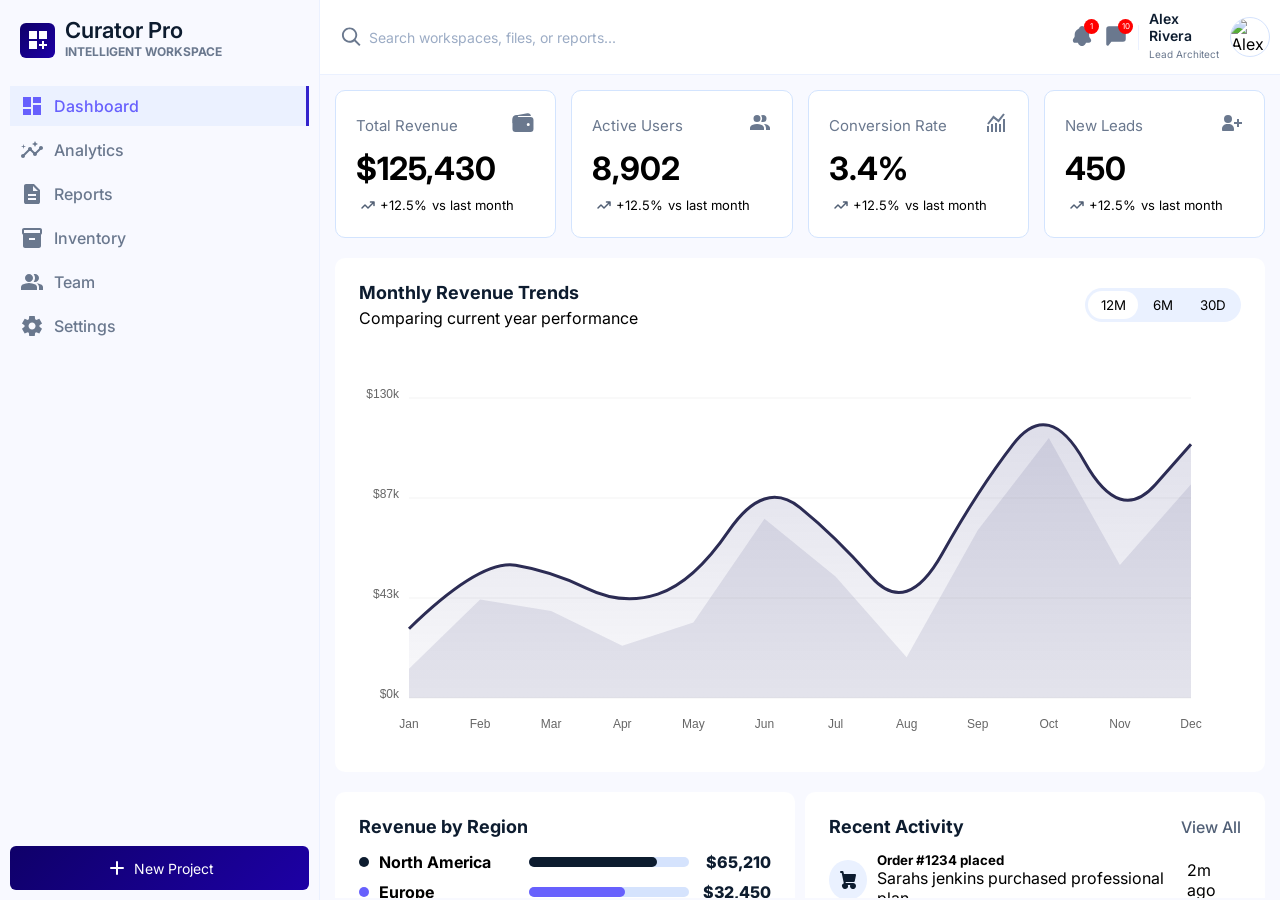
==== commit 5f57c1d8: "feat: final touch" ====
--- a/index.html
+++ b/index.html
@@ -11,16 +11,8 @@
       <aside>
         <div class="aside_header">
           <div class="tonal-gradient">
-            <svg
-              xmlns="http://www.w3.org/2000/svg"
-              width="24"
-              height="24"
-              viewBox="0 0 24 24"
-            >
-              <path
-                fill="currentColor"
-                d="M3 3h8v8H3zm10 0h8v8h-8zM3 13h8v8H3zm13 0h2v3h3v2h-3v3h-2v-3h-3v-2h3z"
-              />
+            <svg xmlns="http://www.w3.org/2000/svg" width="24" height="24" viewBox="0 0 24 24">
+              <path fill="currentColor" d="M3 3h8v8H3zm10 0h8v8h-8zM3 13h8v8H3zm13 0h2v3h3v2h-3v3h-2v-3h-3v-2h3z" />
             </svg>
           </div>
 
@@ -34,16 +26,8 @@
           <a href="#">
             <li class="active">
               <!-- <a href="#"> -->
-              <svg
-                xmlns="http://www.w3.org/2000/svg"
-                width="24"
-                height="24"
-                viewBox="0 0 24 24"
-              >
-                <path
-                  fill="currentColor"
-                  d="M13 9V3h8v6zM3 13V3h8v10zm10 8V11h8v10zM3 21v-6h8v6z"
-                />
+              <svg xmlns="http://www.w3.org/2000/svg" width="24" height="24" viewBox="0 0 24 24">
+                <path fill="currentColor" d="M13 9V3h8v6zM3 13V3h8v10zm10 8V11h8v10zM3 21v-6h8v6z" />
               </svg>
               <span>Dashboard</span>
               <!-- </a> -->
@@ -60,16 +44,8 @@
 
           <a href="#">
             <li>
-              <svg
-                xmlns="http://www.w3.org/2000/svg"
-                width="24"
-                height="24"
-                viewBox="0 0 24 24"
-              >
-                <path
-                  fill="currentColor"
-                  d="M8 18h8v-2H8zm0-4h8v-2H8zm-2 8q-.825 0-1.412-.587T4 20V4q0-.825.588-1.412T6 2h8l6 6v12q0 .825-.587 1.413T18 22zm7-13h5l-5-5z"
-                />
+              <svg xmlns="http://www.w3.org/2000/svg" width="24" height="24" viewBox="0 0 24 24">
+                <path fill="currentColor" d="M8 18h8v-2H8zm0-4h8v-2H8zm-2 8q-.825 0-1.412-.587T4 20V4q0-.825.588-1.412T6 2h8l6 6v12q0 .825-.587 1.413T18 22zm7-13h5l-5-5z" />
               </svg>
               <span>Reports</span>
             </li>
@@ -77,16 +53,8 @@
 
           <a href="#">
             <li>
-              <svg
-                xmlns="http://www.w3.org/2000/svg"
-                width="24"
-                height="24"
-                viewBox="0 0 24 24"
-              >
-                <path
-                  fill="currentColor"
-                  d="M20 2H4c-1 0-2 .9-2 2v3.01c0 .72.43 1.34 1 1.69V20c0 1.1 1.1 2 2 2h14c.9 0 2-.9 2-2V8.7c.57-.35 1-.97 1-1.69V4c0-1.1-1-2-2-2m-5 12H9v-2h6zm5-7H4V4l16-.02z"
-                />
+              <svg xmlns="http://www.w3.org/2000/svg" width="24" height="24" viewBox="0 0 24 24">
+                <path fill="currentColor" d="M20 2H4c-1 0-2 .9-2 2v3.01c0 .72.43 1.34 1 1.69V20c0 1.1 1.1 2 2 2h14c.9 0 2-.9 2-2V8.7c.57-.35 1-.97 1-1.69V4c0-1.1-1-2-2-2m-5 12H9v-2h6zm5-7H4V4l16-.02z" />
               </svg>
               <span>Inventory</span>
             </li>
@@ -94,16 +62,8 @@
 
           <a href="#">
             <li>
-              <svg
-                xmlns="http://www.w3.org/2000/svg"
-                width="24"
-                height="24"
-                viewBox="0 0 24 24"
-              >
-                <path
-                  fill="currentColor"
-                  d="M1 20v-2.8q0-.85.438-1.562T2.6 14.55q1.55-.775 3.15-1.162T9 13t3.25.388t3.15 1.162q.725.375 1.163 1.088T17 17.2V20zm18 0v-3q0-1.1-.612-2.113T16.65 13.15q1.275.15 2.4.513t2.1.887q.9.5 1.375 1.112T23 17v3zM6.175 10.825Q5 9.65 5 8t1.175-2.825T9 4t2.825 1.175T13 8t-1.175 2.825T9 12t-2.825-1.175m11.65 0Q16.65 12 15 12q-.275 0-.7-.062t-.7-.138q.675-.8 1.038-1.775T15 8t-.362-2.025T13.6 4.2q.35-.125.7-.163T15 4q1.65 0 2.825 1.175T19 8t-1.175 2.825"
-                />
+              <svg xmlns="http://www.w3.org/2000/svg" width="24" height="24" viewBox="0 0 24 24">
+                <path fill="currentColor" d="M1 20v-2.8q0-.85.438-1.562T2.6 14.55q1.55-.775 3.15-1.162T9 13t3.25.388t3.15 1.162q.725.375 1.163 1.088T17 17.2V20zm18 0v-3q0-1.1-.612-2.113T16.65 13.15q1.275.15 2.4.513t2.1.887q.9.5 1.375 1.112T23 17v3zM6.175 10.825Q5 9.65 5 8t1.175-2.825T9 4t2.825 1.175T13 8t-1.175 2.825T9 12t-2.825-1.175m11.65 0Q16.65 12 15 12q-.275 0-.7-.062t-.7-.138q.675-.8 1.038-1.775T15 8t-.362-2.025T13.6 4.2q.35-.125.7-.163T15 4q1.65 0 2.825 1.175T19 8t-1.175 2.825" />
               </svg>
               <span>Team</span>
             </li>
@@ -111,16 +71,8 @@
 
           <a href="#">
             <li>
-              <svg
-                xmlns="http://www.w3.org/2000/svg"
-                width="24"
-                height="24"
-                viewBox="0 0 24 24"
-              >
-                <path
-                  fill="currentColor"
-                  d="m9.25 22l-.4-3.2q-.325-.125-.612-.3t-.563-.375L4.7 19.375l-2.75-4.75l2.575-1.95Q4.5 12.5 4.5 12.338v-.675q0-.163.025-.338L1.95 9.375l2.75-4.75l2.975 1.25q.275-.2.575-.375t.6-.3l.4-3.2h5.5l.4 3.2q.325.125.613.3t.562.375l2.975-1.25l2.75 4.75l-2.575 1.95q.025.175.025.338v.674q0 .163-.05.338l2.575 1.95l-2.75 4.75l-2.95-1.25q-.275.2-.575.375t-.6.3l-.4 3.2zm2.8-6.5q1.45 0 2.475-1.025T15.55 12t-1.025-2.475T12.05 8.5q-1.475 0-2.488 1.025T8.55 12t1.013 2.475T12.05 15.5"
-                />
+              <svg xmlns="http://www.w3.org/2000/svg" width="24" height="24" viewBox="0 0 24 24">
+                <path fill="currentColor" d="m9.25 22l-.4-3.2q-.325-.125-.612-.3t-.563-.375L4.7 19.375l-2.75-4.75l2.575-1.95Q4.5 12.5 4.5 12.338v-.675q0-.163.025-.338L1.95 9.375l2.75-4.75l2.975 1.25q.275-.2.575-.375t.6-.3l.4-3.2h5.5l.4 3.2q.325.125.613.3t.562.375l2.975-1.25l2.75 4.75l-2.575 1.95q.025.175.025.338v.674q0 .163-.05.338l2.575 1.95l-2.75 4.75l-2.95-1.25q-.275.2-.575.375t-.6.3l-.4 3.2zm2.8-6.5q1.45 0 2.475-1.025T15.55 12t-1.025-2.475T12.05 8.5q-1.475 0-2.488 1.025T8.55 12t1.013 2.475T12.05 15.5" />
               </svg>
               <span>Settings</span>
             </li>
@@ -129,16 +81,8 @@
 
         <footer>
           <button class="tonal-gradient footer-new-project">
-            <svg
-              xmlns="http://www.w3.org/2000/svg"
-              width="24"
-              height="24"
-              viewBox="0 0 24 24"
-            >
-              <path
-                fill="currentColor"
-                d="M18 12.998h-5v5a1 1 0 0 1-2 0v-5H6a1 1 0 0 1 0-2h5v-5a1 1 0 0 1 2 0v5h5a1 1 0 0 1 0 2"
-              />
+            <svg xmlns="http://www.w3.org/2000/svg" width="24" height="24" viewBox="0 0 24 24">
+              <path fill="currentColor" d="M18 12.998h-5v5a1 1 0 0 1-2 0v-5H6a1 1 0 0 1 0-2h5v-5a1 1 0 0 1 2 0v5h5a1 1 0 0 1 0 2" />
             </svg>
             New Project
           </button>
@@ -148,53 +92,24 @@
       <main>
         <header>
           <form>
-            <svg
-              xmlns="http://www.w3.org/2000/svg"
-              width="24"
-              height="24"
-              viewBox="0 0 24 24"
-            >
-              <path
-                fill="currentColor"
-                d="M18 10c0-4.41-3.59-8-8-8s-8 3.59-8 8s3.59 8 8 8c1.85 0 3.54-.63 4.9-1.69l5.1 5.1L21.41 20l-5.1-5.1A8 8 0 0 0 18 10M4 10c0-3.31 2.69-6 6-6s6 2.69 6 6s-2.69 6-6 6s-6-2.69-6-6"
-              />
+            <svg xmlns="http://www.w3.org/2000/svg" width="24" height="24" viewBox="0 0 24 24">
+              <path fill="currentColor" d="M18 10c0-4.41-3.59-8-8-8s-8 3.59-8 8s3.59 8 8 8c1.85 0 3.54-.63 4.9-1.69l5.1 5.1L21.41 20l-5.1-5.1A8 8 0 0 0 18 10M4 10c0-3.31 2.69-6 6-6s6 2.69 6 6s-2.69 6-6 6s-6-2.69-6-6" />
             </svg>
-            <input
-              type="text"
-              placeholder="Search workspaces, files, or reports..."
-            />
+            <input type="text" placeholder="Search workspaces, files, or reports..." />
           </form>
 
           <div class="header_user_info">
             <div class="header_actions">
               <button>
-                <svg
-                  xmlns="http://www.w3.org/2000/svg"
-                  width="24"
-                  height="24"
-                  viewBox="0 0 24 24"
-                >
-                  <path
-                    fill="currentColor"
-                    d="M21.161 16.656a2.26 2.26 0 0 1-.41 1.088a2.27 2.27 0 0 1-1.89 1h-2.94a4.4 4.4 0 0 1-.23.788a4 4 0 0 1-2.18 2.178c-.495.2-1.026.298-1.56.29h-.08a3.9 3.9 0 0 1-1.44-.29a3.75 3.75 0 0 1-1.32-.87a3.85 3.85 0 0 1-.87-1.308a4.4 4.4 0 0 1-.23-.789h-2.82a2.24 2.24 0 0 1-1.94-.849a2.78 2.78 0 0 1-.26-2.367a6.7 6.7 0 0 1 .88-1.618a3.83 3.83 0 0 0 .82-1.768c0-2.886 0-3.865 1.58-5.743a5.7 5.7 0 0 1 1.9-1.478l.78-.38a.4.4 0 0 0 .1-.09a.3.3 0 0 0 .06-.13a3 3 0 0 1 1.905-2.142a3 3 0 0 1 2.835.434a2.72 2.72 0 0 1 1 1.758v.1a.35.35 0 0 0 .11.1l.72.35c.73.35 1.378.85 1.9 1.468c1.58 1.888 1.58 2.867 1.58 5.753c.134.69.44 1.336.89 1.878c.36.481.652 1.009.87 1.568c.164.332.247.698.24 1.069"
-                  />
+                <svg xmlns="http://www.w3.org/2000/svg" width="24" height="24" viewBox="0 0 24 24">
+                  <path fill="currentColor" d="M21.161 16.656a2.26 2.26 0 0 1-.41 1.088a2.27 2.27 0 0 1-1.89 1h-2.94a4.4 4.4 0 0 1-.23.788a4 4 0 0 1-2.18 2.178c-.495.2-1.026.298-1.56.29h-.08a3.9 3.9 0 0 1-1.44-.29a3.75 3.75 0 0 1-1.32-.87a3.85 3.85 0 0 1-.87-1.308a4.4 4.4 0 0 1-.23-.789h-2.82a2.24 2.24 0 0 1-1.94-.849a2.78 2.78 0 0 1-.26-2.367a6.7 6.7 0 0 1 .88-1.618a3.83 3.83 0 0 0 .82-1.768c0-2.886 0-3.865 1.58-5.743a5.7 5.7 0 0 1 1.9-1.478l.78-.38a.4.4 0 0 0 .1-.09a.3.3 0 0 0 .06-.13a3 3 0 0 1 1.905-2.142a3 3 0 0 1 2.835.434a2.72 2.72 0 0 1 1 1.758v.1a.35.35 0 0 0 .11.1l.72.35c.73.35 1.378.85 1.9 1.468c1.58 1.888 1.58 2.867 1.58 5.753c.134.69.44 1.336.89 1.878c.36.481.652 1.009.87 1.568c.164.332.247.698.24 1.069" />
                 </svg>
                 <span>1</span>
               </button>
 
               <button>
-                <svg
-                  xmlns="http://www.w3.org/2000/svg"
-                  width="24"
-                  height="24"
-                  viewBox="0 0 24 24"
-                >
-                  <path
-                    fill="currentColor"
-                    fill-rule="evenodd"
-                    d="M2.25 5A2.75 2.75 0 0 1 5 2.25h14A2.75 2.75 0 0 1 21.75 5v10A2.75 2.75 0 0 1 19 17.75H7.961c-.38 0-.739.173-.976.47l-2.33 2.913c-.798.996-2.405.433-2.405-.843z"
-                    clip-rule="evenodd"
-                  />
+                <svg xmlns="http://www.w3.org/2000/svg" width="24" height="24" viewBox="0 0 24 24">
+                  <path fill="currentColor" fill-rule="evenodd" d="M2.25 5A2.75 2.75 0 0 1 5 2.25h14A2.75 2.75 0 0 1 21.75 5v10A2.75 2.75 0 0 1 19 17.75H7.961c-.38 0-.739.173-.976.47l-2.33 2.913c-.798.996-2.405.433-2.405-.843z" clip-rule="evenodd" />
                 </svg>
                 <span>10</span>
               </button>
@@ -210,10 +125,7 @@
               </div>
 
               <div class="profile_picture">
-                <img
-                  src="https://plus.unsplash.com/premium_photo-1671656349322-41de944d259b?w=900&auto=format&fit=crop&q=60&ixlib=rb-4.1.0&ixid=M3wxMjA3fDB8MHxzZWFyY2h8MXx8bWFufGVufDB8fDB8fHww"
-                  alt="Alex Rivera"
-                />
+                <img src="https://plus.unsplash.com/premium_photo-1671656349322-41de944d259b?w=900&auto=format&fit=crop&q=60&ixlib=rb-4.1.0&ixid=M3wxMjA3fDB8MHxzZWFyY2h8MXx8bWFufGVufDB8fDB8fHww" alt="Alex Rivera" />
               </div>
             </div>
           </div>
@@ -237,16 +149,8 @@
 
               <p class="grid_box_item_trend">
                 <span>
-                  <svg
-                    xmlns="http://www.w3.org/2000/svg"
-                    width="24"
-                    height="24"
-                    viewBox="0 0 24 24"
-                  >
-                    <path
-                      fill="currentColor"
-                      d="M13.75 9a.75.75 0 0 1 .75-.75H18a.75.75 0 0 1 .75.75v3.5a.75.75 0 0 1-1.5 0v-1.69l-4.72 4.72a.75.75 0 0 1-1.06 0L9 13.06l-2.47 2.47a.75.75 0 0 1-1.06-1.06l3-3a.75.75 0 0 1 1.06 0L12 13.94l4.19-4.19H14.5a.75.75 0 0 1-.75-.75"
-                    />
+                  <svg xmlns="http://www.w3.org/2000/svg" width="24" height="24" viewBox="0 0 24 24">
+                    <path fill="currentColor" d="M13.75 9a.75.75 0 0 1 .75-.75H18a.75.75 0 0 1 .75.75v3.5a.75.75 0 0 1-1.5 0v-1.69l-4.72 4.72a.75.75 0 0 1-1.06 0L9 13.06l-2.47 2.47a.75.75 0 0 1-1.06-1.06l3-3a.75.75 0 0 1 1.06 0L12 13.94l4.19-4.19H14.5a.75.75 0 0 1-.75-.75" />
                   </svg>
                   +12.5%
                 </span>
@@ -260,16 +164,8 @@
                 <h4>Active Users</h4>
 
                 <span>
-                  <svg
-                    xmlns="http://www.w3.org/2000/svg"
-                    width="24"
-                    height="24"
-                    viewBox="0 0 24 24"
-                  >
-                    <path
-                      fill="currentColor"
-                      d="M16 17v2H2v-2s0-4 7-4s7 4 7 4m-3.5-9.5A3.5 3.5 0 1 0 9 11a3.5 3.5 0 0 0 3.5-3.5m3.44 5.5A5.32 5.32 0 0 1 18 17v2h4v-2s0-3.63-6.06-4M15 4a3.4 3.4 0 0 0-1.93.59a5 5 0 0 1 0 5.82A3.4 3.4 0 0 0 15 11a3.5 3.5 0 0 0 0-7"
-                    />
+                  <svg xmlns="http://www.w3.org/2000/svg" width="24" height="24" viewBox="0 0 24 24">
+                    <path fill="currentColor" d="M16 17v2H2v-2s0-4 7-4s7 4 7 4m-3.5-9.5A3.5 3.5 0 1 0 9 11a3.5 3.5 0 0 0 3.5-3.5m3.44 5.5A5.32 5.32 0 0 1 18 17v2h4v-2s0-3.63-6.06-4M15 4a3.4 3.4 0 0 0-1.93.59a5 5 0 0 1 0 5.82A3.4 3.4 0 0 0 15 11a3.5 3.5 0 0 0 0-7" />
                   </svg>
                 </span>
               </div>
@@ -278,16 +174,8 @@
 
               <p class="grid_box_item_trend">
                 <span>
-                  <svg
-                    xmlns="http://www.w3.org/2000/svg"
-                    width="24"
-                    height="24"
-                    viewBox="0 0 24 24"
-                  >
-                    <path
-                      fill="currentColor"
-                      d="M13.75 9a.75.75 0 0 1 .75-.75H18a.75.75 0 0 1 .75.75v3.5a.75.75 0 0 1-1.5 0v-1.69l-4.72 4.72a.75.75 0 0 1-1.06 0L9 13.06l-2.47 2.47a.75.75 0 0 1-1.06-1.06l3-3a.75.75 0 0 1 1.06 0L12 13.94l4.19-4.19H14.5a.75.75 0 0 1-.75-.75"
-                    />
+                  <svg xmlns="http://www.w3.org/2000/svg" width="24" height="24" viewBox="0 0 24 24">
+                    <path fill="currentColor" d="M13.75 9a.75.75 0 0 1 .75-.75H18a.75.75 0 0 1 .75.75v3.5a.75.75 0 0 1-1.5 0v-1.69l-4.72 4.72a.75.75 0 0 1-1.06 0L9 13.06l-2.47 2.47a.75.75 0 0 1-1.06-1.06l3-3a.75.75 0 0 1 1.06 0L12 13.94l4.19-4.19H14.5a.75.75 0 0 1-.75-.75" />
                   </svg>
                   +12.5%
                 </span>
@@ -310,16 +198,8 @@
 
               <p class="grid_box_item_trend">
                 <span>
-                  <svg
-                    xmlns="http://www.w3.org/2000/svg"
-                    width="24"
-                    height="24"
-                    viewBox="0 0 24 24"
-                  >
-                    <path
-                      fill="currentColor"
-                      d="M13.75 9a.75.75 0 0 1 .75-.75H18a.75.75 0 0 1 .75.75v3.5a.75.75 0 0 1-1.5 0v-1.69l-4.72 4.72a.75.75 0 0 1-1.06 0L9 13.06l-2.47 2.47a.75.75 0 0 1-1.06-1.06l3-3a.75.75 0 0 1 1.06 0L12 13.94l4.19-4.19H14.5a.75.75 0 0 1-.75-.75"
-                    />
+                  <svg xmlns="http://www.w3.org/2000/svg" width="24" height="24" viewBox="0 0 24 24">
+                    <path fill="currentColor" d="M13.75 9a.75.75 0 0 1 .75-.75H18a.75.75 0 0 1 .75.75v3.5a.75.75 0 0 1-1.5 0v-1.69l-4.72 4.72a.75.75 0 0 1-1.06 0L9 13.06l-2.47 2.47a.75.75 0 0 1-1.06-1.06l3-3a.75.75 0 0 1 1.06 0L12 13.94l4.19-4.19H14.5a.75.75 0 0 1-.75-.75" />
                   </svg>
                   +12.5%
                 </span>
@@ -333,16 +213,8 @@
                 <h4>New Leads</h4>
 
                 <span>
-                  <svg
-                    xmlns="http://www.w3.org/2000/svg"
-                    width="24"
-                    height="24"
-                    viewBox="0 0 24 24"
-                  >
-                    <path
-                      fill="currentColor"
-                      d="M22 11h-3V8h-2v3h-3v2h3v3h2v-3h3zM8 4a4 4 0 1 0 0 8a4 4 0 1 0 0-8M3 20h10c.55 0 1-.45 1-1v-1c0-2.76-2.24-5-5-5H7c-2.76 0-5 2.24-5 5v1c0 .55.45 1 1 1"
-                    />
+                  <svg xmlns="http://www.w3.org/2000/svg" width="24" height="24" viewBox="0 0 24 24">
+                    <path fill="currentColor" d="M22 11h-3V8h-2v3h-3v2h3v3h2v-3h3zM8 4a4 4 0 1 0 0 8a4 4 0 1 0 0-8M3 20h10c.55 0 1-.45 1-1v-1c0-2.76-2.24-5-5-5H7c-2.76 0-5 2.24-5 5v1c0 .55.45 1 1 1" />
                   </svg>
                 </span>
               </div>
@@ -351,16 +223,8 @@
 
               <p class="grid_box_item_trend">
                 <span>
-                  <svg
-                    xmlns="http://www.w3.org/2000/svg"
-                    width="24"
-                    height="24"
-                    viewBox="0 0 24 24"
-                  >
-                    <path
-                      fill="currentColor"
-                      d="M13.75 9a.75.75 0 0 1 .75-.75H18a.75.75 0 0 1 .75.75v3.5a.75.75 0 0 1-1.5 0v-1.69l-4.72 4.72a.75.75 0 0 1-1.06 0L9 13.06l-2.47 2.47a.75.75 0 0 1-1.06-1.06l3-3a.75.75 0 0 1 1.06 0L12 13.94l4.19-4.19H14.5a.75.75 0 0 1-.75-.75"
-                    />
+                  <svg xmlns="http://www.w3.org/2000/svg" width="24" height="24" viewBox="0 0 24 24">
+                    <path fill="currentColor" d="M13.75 9a.75.75 0 0 1 .75-.75H18a.75.75 0 0 1 .75.75v3.5a.75.75 0 0 1-1.5 0v-1.69l-4.72 4.72a.75.75 0 0 1-1.06 0L9 13.06l-2.47 2.47a.75.75 0 0 1-1.06-1.06l3-3a.75.75 0 0 1 1.06 0L12 13.94l4.19-4.19H14.5a.75.75 0 0 1-.75-.75" />
                   </svg>
                   +12.5%
                 </span>
@@ -411,10 +275,7 @@
                   </div>
 
                   <div class="revenue_progress">
-                    <div
-                      class="revenue_progress_percentage"
-                      style="width: 80%"
-                    ></div>
+                    <div class="revenue_progress_percentage" style="width: 80%"></div>
                   </div>
 
                   <span class="revenue_amount">$65,210</span>
@@ -427,10 +288,7 @@
                   </div>
 
                   <div class="revenue_progress">
-                    <div
-                      class="revenue_progress_percentage"
-                      style="width: 60%"
-                    ></div>
+                    <div class="revenue_progress_percentage" style="width: 60%"></div>
                   </div>
 
                   <span class="revenue_amount">$32,450</span>
@@ -443,10 +301,7 @@
                   </div>
 
                   <div class="revenue_progress">
-                    <div
-                      class="revenue_progress_percentage"
-                      style="width: 40%"
-                    ></div>
+                    <div class="revenue_progress_percentage" style="width: 40%"></div>
                   </div>
 
                   <span class="revenue_amount">$18,200</span>
@@ -459,10 +314,7 @@
                   </div>
 
                   <div class="revenue_progress">
-                    <div
-                      class="revenue_progress_percentage"
-                      style="width: 10%"
-                    ></div>
+                    <div class="revenue_progress_percentage" style="width: 10%"></div>
                   </div>
 
                   <span class="revenue_amount">$9,570</span>
@@ -480,67 +332,74 @@
               <div class="recenty_activity_main_body">
                 <ul>
                   <li>
-                    <div class="recent_activity_color">
-                      <span
-                        ><svg
-                          xmlns="http://www.w3.org/2000/svg"
-                          width="24"
-                          height="24"
-                          viewBox="0 0 24 24"
-                        >
-                          <path
-                            fill="currentColor"
-                            fill-rule="evenodd"
-                            d="M4 4a1 1 0 0 1 1-1h1.5a1 1 0 0 1 .979.796L7.939 6H19a1 1 0 0 1 .979 1.204l-1.25 6a1 1 0 0 1-.979.796H9.605l.208 1H17a3 3 0 1 1-2.83 2h-2.34a3 3 0 1 1-4.009-1.76L5.686 5H5a1 1 0 0 1-1-1"
-                            clip-rule="evenodd"
-                          /></svg
-                      ></span>
+                    <div class="recent_activity_left_wrapper">
+                      <div class="recent_activity_color order">
+                        <span>
+                          <svg xmlns="http://www.w3.org/2000/svg" width="24" height="24" viewBox="0 0 24 24">
+                            <path fill="currentColor" fill-rule="evenodd" d="M4 4a1 1 0 0 1 1-1h1.5a1 1 0 0 1 .979.796L7.939 6H19a1 1 0 0 1 .979 1.204l-1.25 6a1 1 0 0 1-.979.796H9.605l.208 1H17a3 3 0 1 1-2.83 2h-2.34a3 3 0 1 1-4.009-1.76L5.686 5H5a1 1 0 0 1-1-1" clip-rule="evenodd" />
+                          </svg>
+                        </span>
+                      </div>
+
+                      <div>
+                        <h5>Order #1234 placed</h5>
+                        <p>Sarahs jenkins purchased professional plan</p>
+                      </div>
                     </div>
-                    <div>
-                      <h5>Order #1234 placed</h5>
-                      <p>Sarahs jenkins purchased professional plan</p>
-                    </div>
+
                     <span>2m ago</span>
                   </li>
+
                   <li>
-                    <div class="recent_activity_color">
-                      <span>
-                        <svg
-                          xmlns="http://www.w3.org/2000/svg"
-                          width="24"
-                          height="24"
-                          viewBox="0 0 24 24"
-                        >
-                          <path
-                            fill="currentColor"
-                            d="M22 11h-3V8h-2v3h-3v2h3v3h2v-3h3zM8 4a4 4 0 1 0 0 8a4 4 0 1 0 0-8M3 20h10c.55 0 1-.45 1-1v-1c0-2.76-2.24-5-5-5H7c-2.76 0-5 2.24-5 5v1c0 .55.45 1 1 1"
-                          /></svg
-                      ></span>
+                    <div class="recent_activity_left_wrapper">
+                      <div class="recent_activity_color new_user">
+                        <span>
+                          <svg xmlns="http://www.w3.org/2000/svg" width="24" height="24" viewBox="0 0 24 24">
+                            <path fill="currentColor" d="M22 11h-3V8h-2v3h-3v2h3v3h2v-3h3zM8 4a4 4 0 1 0 0 8a4 4 0 1 0 0-8M3 20h10c.55 0 1-.45 1-1v-1c0-2.76-2.24-5-5-5H7c-2.76 0-5 2.24-5 5v1c0 .55.45 1 1 1" />
+                          </svg>
+                        </span>
+                      </div>
+
+                      <div>
+                        <h5>New user sign-up</h5>
+                        <p>Alex Chen verified email address</p>
+                      </div>
                     </div>
-                    <div>
-                      <h5>New user sign-up</h5>
-                      <p>Alex Chen verified email address</p>
-                    </div>
+
                     <span>15m ago</span>
                   </li>
+
                   <li>
-                    <div class="recent_activity_color">
-                      <span><svg xmlns="http://www.w3.org/2000/svg" width="24" height="24" viewBox="0 0 72 72"><circle cx="35.473" cy="36.168" r="18.068" fill="#fff"/><path fill="#d0cfce" d="m54.998 12.297l-19.514 28.2l-10.572-10.232v5.031l10.955 10.743l19.131-27.752z"/><g fill="none" stroke="#000" stroke-linecap="round" stroke-linejoin="round" stroke-width="2"><path d="M52.084 28.991A17.9 17.9 0 0 1 53.5 36c0 9.941-8.059 18-18 18s-18-8.059-18-18s8.059-18 18-18c3.267 0 6.33.87 8.971 2.392"/><path d="M54.574 12.771L35.5 40.333l-10.333-10v4.917l10.708 10.5l18.699-27.125z"/></g></svg></span>
+                    <div class="recent_activity_left_wrapper">
+                      <div class="recent_activity_color completed">
+                        <span>
+                          <svg xmlns="http://www.w3.org/2000/svg" width="24" height="24" viewBox="0 0 1024 1024"><path fill="currentColor" d="M512 0C229.232 0 0 229.232 0 512c0 282.784 229.232 512 512 512c282.784 0 512-229.216 512-512C1024 229.232 794.784 0 512 0m0 961.008c-247.024 0-448-201.984-448-449.01c0-247.024 200.976-448 448-448s448 200.977 448 448s-200.976 449.01-448 449.01m204.336-636.352L415.935 626.944l-135.28-135.28c-12.496-12.496-32.752-12.496-45.264 0c-12.496 12.496-12.496 32.752 0 45.248l158.384 158.4c12.496 12.48 32.752 12.48 45.264 0c1.44-1.44 2.673-3.009 3.793-4.64l318.784-320.753c12.48-12.496 12.48-32.752 0-45.263c-12.512-12.496-32.768-12.496-45.28 0" /></svg>
+                        </span>
+                      </div>
+
+                      <div>
+                        <h5>System update completed</h5>
+                        <p>Version 2.4.1 deployed successfuly</p>
+                      </div>
                     </div>
-                    <div>
-                      <h5>System update completed</h5>
-                      <p>Version 2.4.1 deployed successfuly</p>
-                    </div>
+
                     <span>1h ago</span>
                   </li>
+
                   <li>
-                    <div class="recent_activity_color">
-                      <span><svg xmlns="http://www.w3.org/2000/svg" width="24" height="24" viewBox="0 0 24 24"><path fill="#c31818" fill-rule="evenodd" d="M5.312 10.762C8.23 5.587 9.689 3 12 3s3.77 2.587 6.688 7.762l.364.644c2.425 4.3 3.638 6.45 2.542 8.022S17.786 21 12.364 21h-.728c-5.422 0-8.134 0-9.23-1.572s.117-3.722 2.542-8.022zM12 7.25a.75.75 0 0 1 .75.75v5a.75.75 0 0 1-1.5 0V8a.75.75 0 0 1 .75-.75M12 17a1 1 0 1 0 0-2a1 1 0 0 0 0 2" clip-rule="evenodd"/></svg></span>
+                    <div class="recent_activity_left_wrapper">
+                      <div class="recent_activity_color failed">
+                        <span>
+                          <svg xmlns="http://www.w3.org/2000/svg" width="24" height="24" viewBox="0 0 24 24"><path fill="#c31818" fill-rule="evenodd" d="M5.312 10.762C8.23 5.587 9.689 3 12 3s3.77 2.587 6.688 7.762l.364.644c2.425 4.3 3.638 6.45 2.542 8.022S17.786 21 12.364 21h-.728c-5.422 0-8.134 0-9.23-1.572s.117-3.722 2.542-8.022zM12 7.25a.75.75 0 0 1 .75.75v5a.75.75 0 0 1-1.5 0V8a.75.75 0 0 1 .75-.75M12 17a1 1 0 1 0 0-2a1 1 0 0 0 0 2" clip-rule="evenodd" /></svg>
+                        </span>
+                      </div>
+
+                      <div>
+                        <h5>Payment failed</h5>
+                        <p>Subscription renewal for Corp.inc</p>
+                      </div>
                     </div>
-                    <div>
-                      <h5>Payment failed</h5>
-                      <p>Subscription renewal for Corp.inc</p>
-                    </div>
+
                     <span>3h ago</span>
                   </li>
                 </ul>
@@ -613,12 +472,7 @@
       }
 
       // Last segment
-      ctx.quadraticCurveTo(
-        points[points.length - 1].x,
-        points[points.length - 1].y,
-        points[points.length - 1].x,
-        points[points.length - 1].y,
-      );
+      ctx.quadraticCurveTo(points[points.length - 1].x, points[points.length - 1].y, points[points.length - 1].x, points[points.length - 1].y);
 
       // 🔹 Gradient fill under line
       const gradient = ctx.createLinearGradient(0, 0, 0, height);
@@ -643,31 +497,13 @@
         ctx.quadraticCurveTo(points[i].x, points[i].y, midX, midY);
       }
 
-      ctx.quadraticCurveTo(
-        points[points.length - 1].x,
-        points[points.length - 1].y,
-        points[points.length - 1].x,
-        points[points.length - 1].y,
-      );
+      ctx.quadraticCurveTo(points[points.length - 1].x, points[points.length - 1].y, points[points.length - 1].x, points[points.length - 1].y);
 
       ctx.strokeStyle = "#2c2c54";
       ctx.lineWidth = 3;
       ctx.stroke();
 
-      const months = [
-        "Jan",
-        "Feb",
-        "Mar",
-        "Apr",
-        "May",
-        "Jun",
-        "Jul",
-        "Aug",
-        "Sep",
-        "Oct",
-        "Nov",
-        "Dec",
-      ];
+      const months = ["Jan", "Feb", "Mar", "Apr", "May", "Jun", "Jul", "Aug", "Sep", "Oct", "Nov", "Dec"];
 
       ctx.fillStyle = "#666";
       ctx.font = "12px Arial";
--- a/index.css
+++ b/index.css
@@ -562,24 +562,39 @@
 }
 
 .recenty_activity_main_body li {
-   margin-bottom: 20px;
-  display: flex;
+  margin-bottom: 20px;
+  display: flex;
+  justify-content: space-between;
+  align-items: center;
   gap: 8px;
-  justify-content: space-between;
-  align-items: center;
-} 
-
+}
 
 .recent_activity_color {
-  width: 30px;
-  height: 30px;
+  width: 40px;
+  height: 40px;
   border-radius: var(--radius-full);
-  background-color: var(--cp-neutral-600);
+  background-color: var(--cp-neutral-100);
   position: relative;
-  
-}
+}
+
+.recent_activity_color.order svg path {
+  fill: var(--cp-secondary-950);
+}
+
+.recent_activity_color.new_user svg path {
+  fill: var(--cp-tertiary-400);
+}
+
+.recent_activity_color.completed svg path {
+  fill: var(--cp-primary-500);
+}
+
+.recent_activity_color.failed svg path {
+  fill: var(--cp-danger);
+}
+
 .recent_activity_color span {
-   position: absolute;
+  position: absolute;
   top: 0%;
   left: 0%;
   bottom: 0%;
@@ -587,10 +602,14 @@
   overflow: hidden;
   width: 100%;
   height: 100%;
+
+  display: flex;
   align-items: center;
   justify-content: center;
 }
 
-
-
-
+.recent_activity_left_wrapper {
+  display: flex;
+  align-items: center;
+  gap: 10px;
+}
